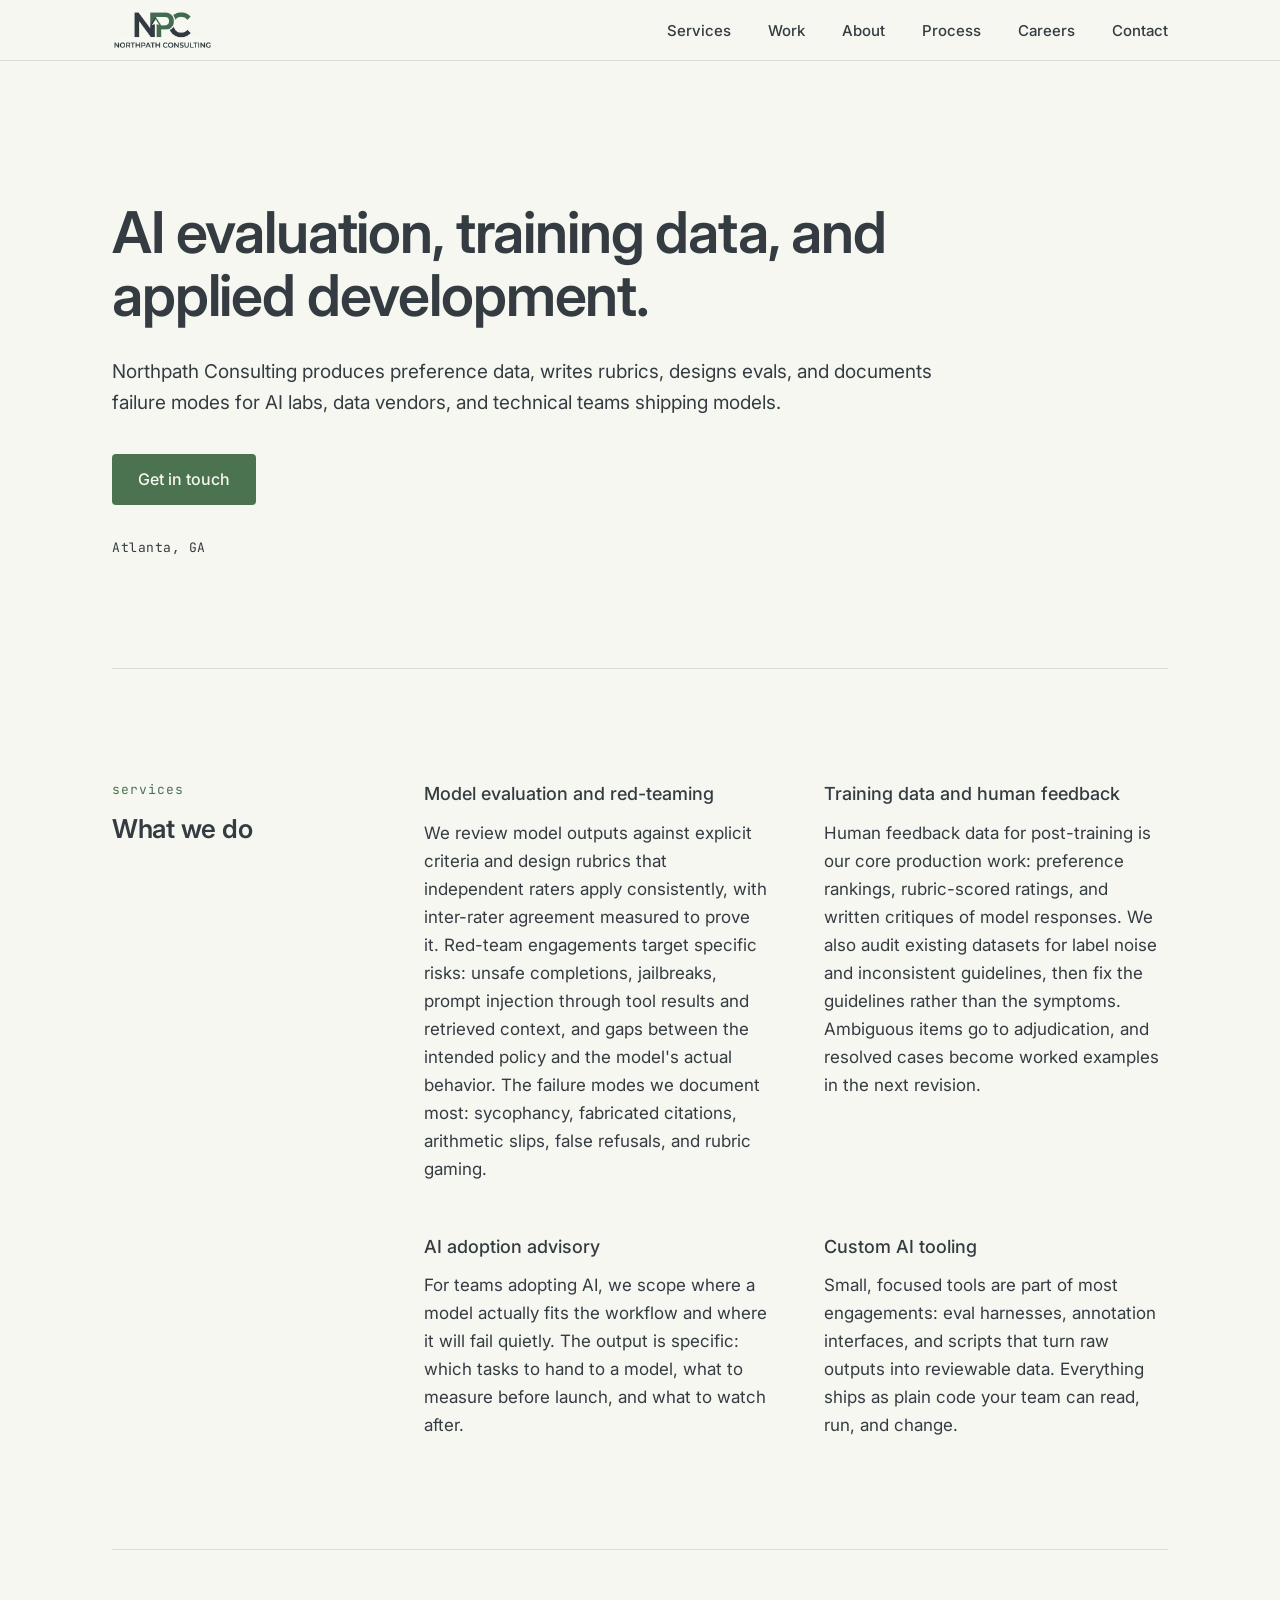
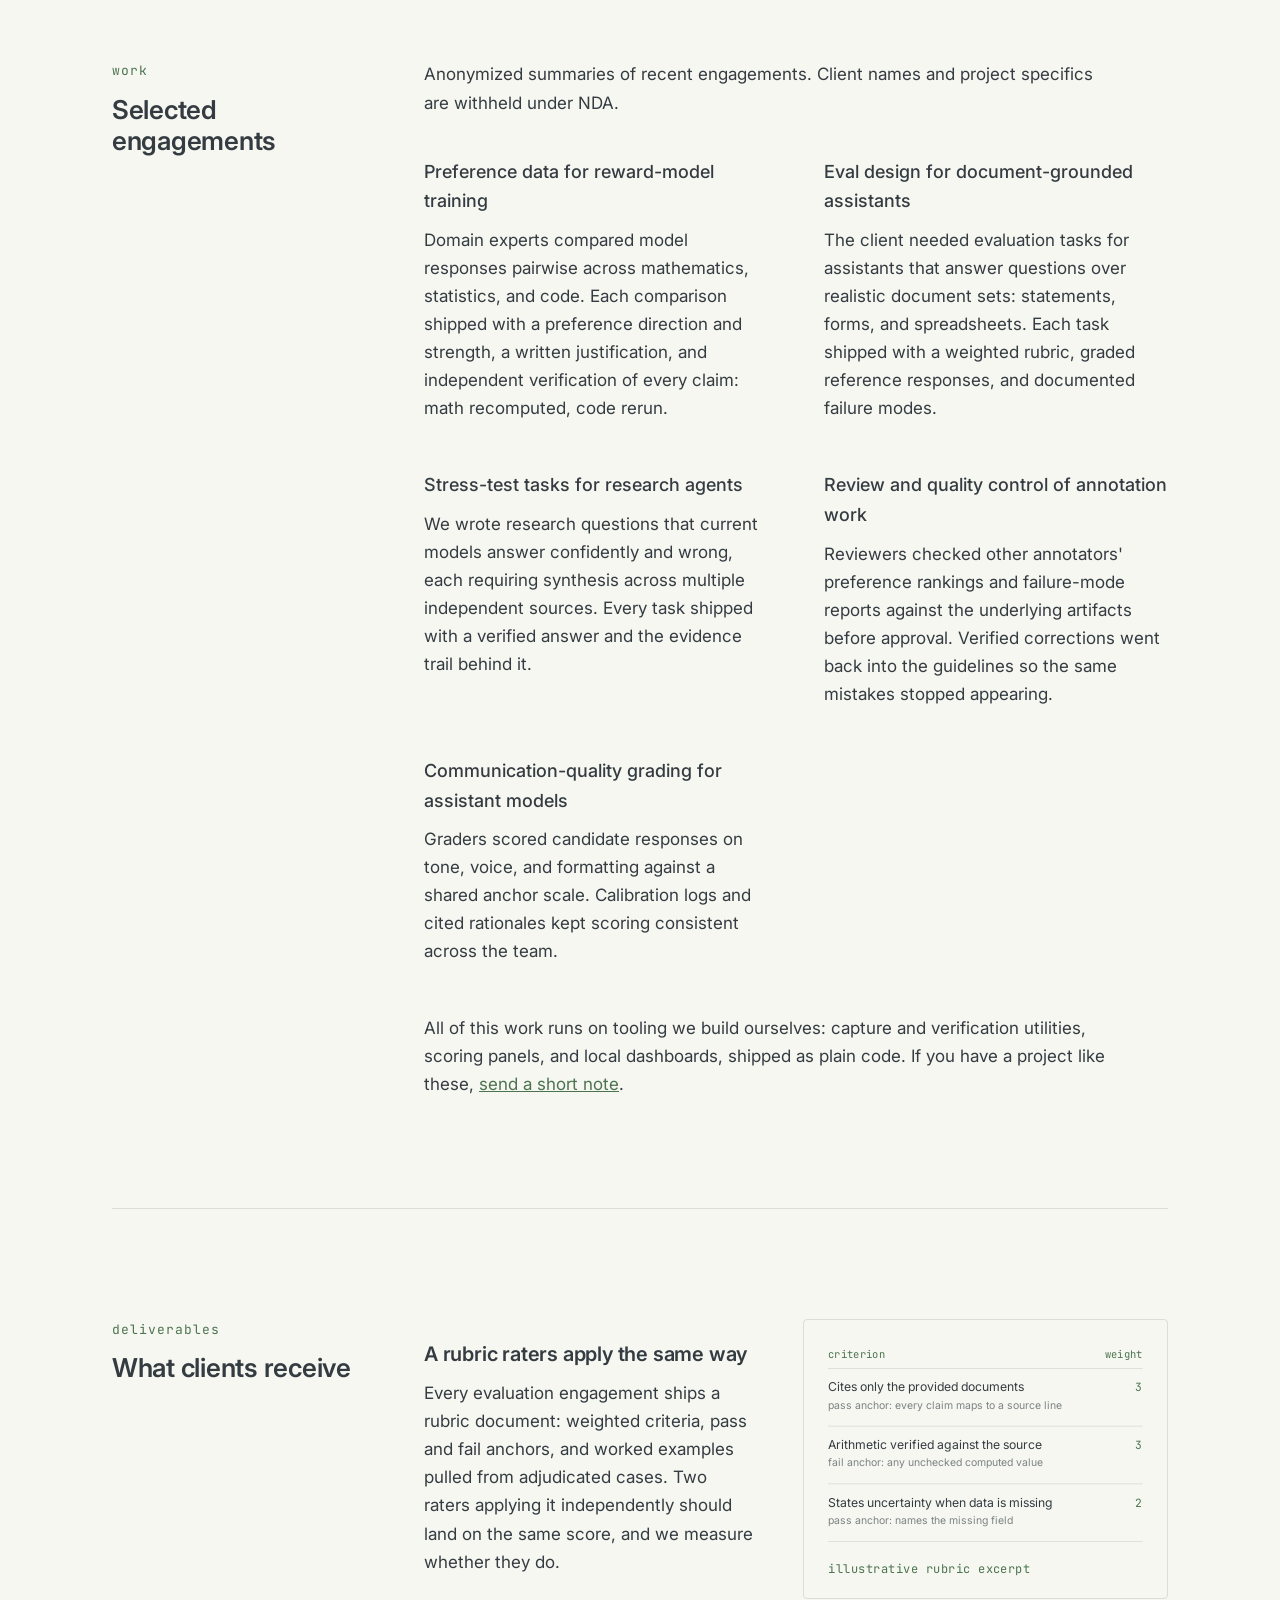
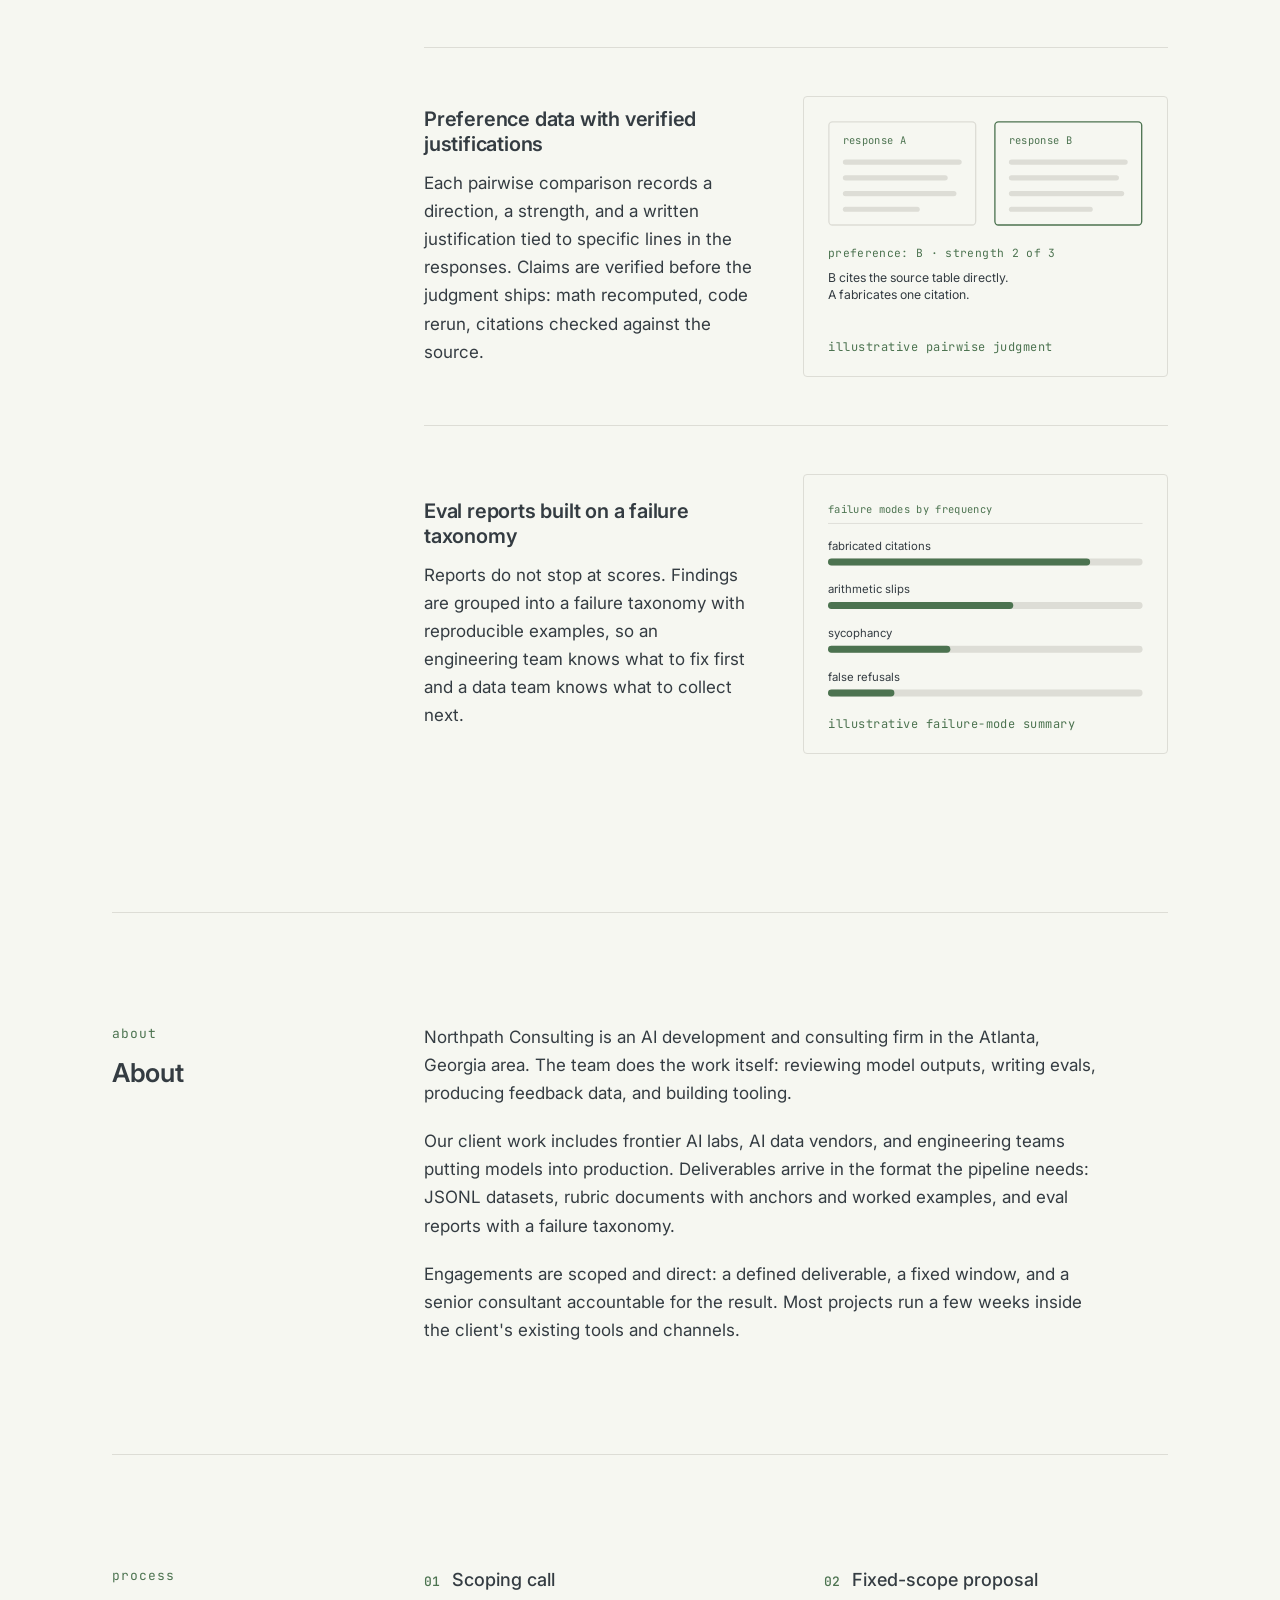
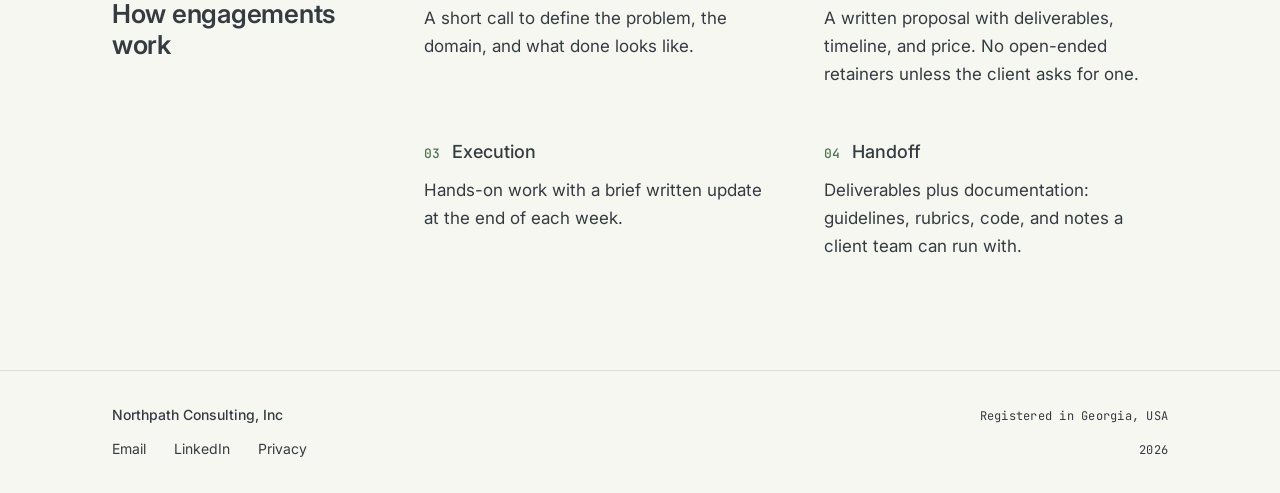
==== index.html @ aafda94d "Move contact to its own page and expand figures into a deliverables section contact.html gets the em" ====
<!DOCTYPE html>
<html lang="en">
<head>
  <meta charset="utf-8">
  <meta name="viewport" content="width=device-width, initial-scale=1">
  <title>Northpath Consulting | AI evaluation, training data, and applied development</title>
  <meta name="description" content="Northpath Consulting is an AI development and consulting firm in the Atlanta, GA area. Model evaluation and red-teaming, human feedback and training data, adoption advisory, and custom AI tooling for AI labs and technical teams.">
  <meta name="theme-color" content="#F6F7F1">

  <!-- NOTE: update the canonical and og:url/og:image URLs if the site is served
       from a different domain (e.g. https://<username>.github.io/<repo>/). -->
  <link rel="canonical" href="https://arnav183.github.io/northpath-website/">

  <meta property="og:type" content="website">
  <meta property="og:title" content="Northpath Consulting | AI evaluation, training data, and applied development">
  <meta property="og:description" content="AI development and consulting firm in the Atlanta, GA area. Model evaluation and red-teaming, human feedback and training data, adoption advisory, and custom AI tooling.">
  <meta property="og:url" content="https://arnav183.github.io/northpath-website/">
  <meta property="og:image" content="https://arnav183.github.io/northpath-website/assets/logo.jpg">
  <meta property="og:image:width" content="644">
  <meta property="og:image:height" content="254">
  <meta name="twitter:card" content="summary">
  <meta name="twitter:title" content="Northpath Consulting | AI evaluation, training data, and applied development">
  <meta name="twitter:description" content="AI development and consulting firm in the Atlanta, GA area. Model evaluation and red-teaming, human feedback and training data, adoption advisory, and custom AI tooling.">
  <meta name="twitter:image" content="https://arnav183.github.io/northpath-website/assets/logo.jpg">

  <script type="application/ld+json">
  {
    "@context": "https://schema.org",
    "@type": "ProfessionalService",
    "name": "Northpath Consulting, Inc",
    "url": "https://arnav183.github.io/northpath-website/",
    "email": "northpathconsultinginc@gmail.com",
    "description": "AI development and consulting firm: model evaluation and red-teaming, human feedback and training data, adoption advisory, and custom AI tooling.",
    "address": {
      "@type": "PostalAddress",
      "addressLocality": "Atlanta",
      "addressRegion": "GA",
      "addressCountry": "US"
    },
    "sameAs": [
      "https://www.linkedin.com/company/northpath-consultinginc"
    ]
  }
  </script>

  <link rel="icon" type="image/png" href="assets/favicon.png">
  <link rel="apple-touch-icon" href="assets/favicon.png">

  <link rel="preconnect" href="https://fonts.googleapis.com">
  <link rel="preconnect" href="https://fonts.gstatic.com" crossorigin>
  <link rel="stylesheet" href="https://fonts.googleapis.com/css2?family=Inter:wght@400;500;600&family=JetBrains+Mono:wght@400&display=swap">
  <link rel="stylesheet" href="styles.css">
</head>
<body>

<a class="skip-link" href="#top">Skip to content</a>

<header class="site-header">
  <div class="header-inner">
    <a class="brand" href="#top" aria-label="Northpath Consulting, back to top">
      <img src="assets/logo.jpg" alt="Northpath Consulting logo" width="644" height="254">
    </a>
    <button class="nav-toggle" type="button" aria-expanded="false" aria-controls="site-nav">
      <span class="sr-only">Menu</span>
      <span class="bar" aria-hidden="true"></span>
      <span class="bar" aria-hidden="true"></span>
      <span class="bar" aria-hidden="true"></span>
    </button>
    <nav id="site-nav" class="site-nav" aria-label="Site">
      <a href="#services">Services</a>
      <a href="#work">Work</a>
      <a href="#about">About</a>
      <a href="#process">Process</a>
      <a href="careers.html">Careers</a>
      <a href="contact.html">Contact</a>
    </nav>
  </div>
</header>

<main id="top">

  <section class="hero" aria-label="Introduction">
    <div class="hero-inner">
      <h1>AI evaluation, training data, and applied development.</h1>
      <p class="hero-sub">Northpath Consulting produces preference data, writes rubrics, designs evals, and documents failure modes for AI labs, data vendors, and technical teams shipping models.</p>
      <p><a class="button" href="contact.html">Get in touch</a></p>
      <p class="meta">Atlanta, GA</p>
    </div>
  </section>

  <section id="services" aria-labelledby="services-heading">
    <div class="section-head">
      <p class="section-label">services</p>
      <h2 id="services-heading">What we do</h2>
    </div>
    <div class="section-body">
      <dl class="entry-list">
        <div class="entry">
          <dt>Model evaluation and red-teaming</dt>
          <dd>We review model outputs against explicit criteria and design rubrics that independent raters apply consistently, with inter-rater agreement measured to prove it. Red-team engagements target specific risks: unsafe completions, jailbreaks, prompt injection through tool results and retrieved context, and gaps between the intended policy and the model's actual behavior. The failure modes we document most: sycophancy, fabricated citations, arithmetic slips, false refusals, and rubric gaming.</dd>
        </div>
        <div class="entry">
          <dt>Training data and human feedback</dt>
          <dd>Human feedback data for post-training is our core production work: preference rankings, rubric-scored ratings, and written critiques of model responses. We also audit existing datasets for label noise and inconsistent guidelines, then fix the guidelines rather than the symptoms. Ambiguous items go to adjudication, and resolved cases become worked examples in the next revision.</dd>
        </div>
        <div class="entry">
          <dt>AI adoption advisory</dt>
          <dd>For teams adopting AI, we scope where a model actually fits the workflow and where it will fail quietly. The output is specific: which tasks to hand to a model, what to measure before launch, and what to watch after.</dd>
        </div>
        <div class="entry">
          <dt>Custom AI tooling</dt>
          <dd>Small, focused tools are part of most engagements: eval harnesses, annotation interfaces, and scripts that turn raw outputs into reviewable data. Everything ships as plain code your team can read, run, and change.</dd>
        </div>
      </dl>
    </div>
  </section>

  <section id="work" aria-labelledby="work-heading">
    <div class="section-head">
      <p class="section-label">work</p>
      <h2 id="work-heading">Selected engagements</h2>
    </div>
    <div class="section-body">
      <p class="body-intro">Anonymized summaries of recent engagements. Client names and project specifics are withheld under NDA.</p>
      <dl class="entry-list">
        <div class="entry">
          <dt>Preference data for reward-model training</dt>
          <dd>Domain experts compared model responses pairwise across mathematics, statistics, and code. Each comparison shipped with a preference direction and strength, a written justification, and independent verification of every claim: math recomputed, code rerun.</dd>
        </div>
        <div class="entry">
          <dt>Eval design for document-grounded assistants</dt>
          <dd>The client needed evaluation tasks for assistants that answer questions over realistic document sets: statements, forms, and spreadsheets. Each task shipped with a weighted rubric, graded reference responses, and documented failure modes.</dd>
        </div>
        <div class="entry">
          <dt>Stress-test tasks for research agents</dt>
          <dd>We wrote research questions that current models answer confidently and wrong, each requiring synthesis across multiple independent sources. Every task shipped with a verified answer and the evidence trail behind it.</dd>
        </div>
        <div class="entry">
          <dt>Review and quality control of annotation work</dt>
          <dd>Reviewers checked other annotators' preference rankings and failure-mode reports against the underlying artifacts before approval. Verified corrections went back into the guidelines so the same mistakes stopped appearing.</dd>
        </div>
        <div class="entry">
          <dt>Communication-quality grading for assistant models</dt>
          <dd>Graders scored candidate responses on tone, voice, and formatting against a shared anchor scale. Calibration logs and cited rationales kept scoring consistent across the team.</dd>
        </div>
      </dl>
      <p class="work-coda">All of this work runs on tooling we build ourselves: capture and verification utilities, scoring panels, and local dashboards, shipped as plain code. If you have a project like these, <a href="contact.html">send a short note</a>.</p>
    </div>
  </section>

  <section id="deliverables" aria-labelledby="deliverables-heading">
    <div class="section-head">
      <p class="section-label">deliverables</p>
      <h2 id="deliverables-heading">What clients receive</h2>
    </div>
    <div class="section-body">
      <div class="deliverable">
        <div class="deliverable-text">
          <h3>A rubric raters apply the same way</h3>
          <p>Every evaluation engagement ships a rubric document: weighted criteria, pass and fail anchors, and worked examples pulled from adjudicated cases. Two raters applying it independently should land on the same score, and we measure whether they do.</p>
        </div>
        <figure class="artifact">
          <svg viewBox="0 0 360 232" role="img" aria-label="Illustrative rubric excerpt showing three weighted criteria with pass and fail anchors">
            <text x="0" y="16" class="svg-mono" font-size="12">criterion</text>
            <text x="360" y="16" text-anchor="end" class="svg-mono" font-size="12">weight</text>
            <line x1="0" y1="28" x2="360" y2="28" class="svg-hairline"/>
            <text x="0" y="54" class="svg-ink" font-size="14">Cites only the provided documents</text>
            <text x="0" y="74" class="svg-ink svg-dim" font-size="12">pass anchor: every claim maps to a source line</text>
            <text x="360" y="54" text-anchor="end" class="svg-mono" font-size="13">3</text>
            <line x1="0" y1="94" x2="360" y2="94" class="svg-hairline"/>
            <text x="0" y="120" class="svg-ink" font-size="14">Arithmetic verified against the source</text>
            <text x="0" y="140" class="svg-ink svg-dim" font-size="12">fail anchor: any unchecked computed value</text>
            <text x="360" y="120" text-anchor="end" class="svg-mono" font-size="13">3</text>
            <line x1="0" y1="160" x2="360" y2="160" class="svg-hairline"/>
            <text x="0" y="186" class="svg-ink" font-size="14">States uncertainty when data is missing</text>
            <text x="0" y="206" class="svg-ink svg-dim" font-size="12">pass anchor: names the missing field</text>
            <text x="360" y="186" text-anchor="end" class="svg-mono" font-size="13">2</text>
            <line x1="0" y1="226" x2="360" y2="226" class="svg-hairline"/>
          </svg>
          <figcaption>illustrative rubric excerpt</figcaption>
        </figure>
      </div>

      <div class="deliverable">
        <div class="deliverable-text">
          <h3>Preference data with verified justifications</h3>
          <p>Each pairwise comparison records a direction, a strength, and a written justification tied to specific lines in the responses. Claims are verified before the judgment ships: math recomputed, code rerun, citations checked against the source.</p>
        </div>
        <figure class="artifact">
          <svg viewBox="0 0 360 232" role="img" aria-label="Illustrative pairwise preference judgment: response B preferred over response A with a written justification">
            <rect x="1" y="1" width="168" height="118" rx="4" class="svg-card"/>
            <rect x="191" y="1" width="168" height="118" rx="4" class="svg-card svg-card-chosen"/>
            <text x="17" y="26" class="svg-mono" font-size="12">response A</text>
            <text x="207" y="26" class="svg-mono" font-size="12">response B</text>
            <rect x="17" y="44" width="136" height="6" rx="3" class="svg-bar-track"/>
            <rect x="17" y="62" width="120" height="6" rx="3" class="svg-bar-track"/>
            <rect x="17" y="80" width="130" height="6" rx="3" class="svg-bar-track"/>
            <rect x="17" y="98" width="88" height="6" rx="3" class="svg-bar-track"/>
            <rect x="207" y="44" width="136" height="6" rx="3" class="svg-bar-track"/>
            <rect x="207" y="62" width="126" height="6" rx="3" class="svg-bar-track"/>
            <rect x="207" y="80" width="132" height="6" rx="3" class="svg-bar-track"/>
            <rect x="207" y="98" width="96" height="6" rx="3" class="svg-bar-track"/>
            <text x="0" y="156" class="svg-mono" font-size="13">preference: B &middot; strength 2 of 3</text>
            <text x="0" y="184" class="svg-ink" font-size="14">B cites the source table directly.</text>
            <text x="0" y="204" class="svg-ink" font-size="14">A fabricates one citation.</text>
          </svg>
          <figcaption>illustrative pairwise judgment</figcaption>
        </figure>
      </div>

      <div class="deliverable">
        <div class="deliverable-text">
          <h3>Eval reports built on a failure taxonomy</h3>
          <p>Reports do not stop at scores. Findings are grouped into a failure taxonomy with reproducible examples, so an engineering team knows what to fix first and a data team knows what to collect next.</p>
        </div>
        <figure class="artifact">
          <svg viewBox="0 0 360 232" role="img" aria-label="Illustrative failure-mode summary from an eval report, showing relative frequency bars for four failure modes">
            <text x="0" y="16" class="svg-mono" font-size="12">failure modes by frequency</text>
            <line x1="0" y1="28" x2="360" y2="28" class="svg-hairline"/>
            <text x="0" y="58" class="svg-ink" font-size="13">fabricated citations</text>
            <rect x="0" y="68" width="360" height="8" rx="4" class="svg-bar-track"/>
            <rect x="0" y="68" width="300" height="8" rx="4" class="svg-bar-fill"/>
            <text x="0" y="108" class="svg-ink" font-size="13">arithmetic slips</text>
            <rect x="0" y="118" width="360" height="8" rx="4" class="svg-bar-track"/>
            <rect x="0" y="118" width="212" height="8" rx="4" class="svg-bar-fill"/>
            <text x="0" y="158" class="svg-ink" font-size="13">sycophancy</text>
            <rect x="0" y="168" width="360" height="8" rx="4" class="svg-bar-track"/>
            <rect x="0" y="168" width="140" height="8" rx="4" class="svg-bar-fill"/>
            <text x="0" y="208" class="svg-ink" font-size="13">false refusals</text>
            <rect x="0" y="218" width="360" height="8" rx="4" class="svg-bar-track"/>
            <rect x="0" y="218" width="76" height="8" rx="4" class="svg-bar-fill"/>
          </svg>
          <figcaption>illustrative failure-mode summary</figcaption>
        </figure>
      </div>
    </div>
  </section>

  <section id="about" aria-labelledby="about-heading">
    <div class="section-head">
      <p class="section-label">about</p>
      <h2 id="about-heading">About</h2>
    </div>
    <div class="section-body">
      <p>Northpath Consulting is an AI development and consulting firm in the Atlanta, Georgia area. The team does the work itself: reviewing model outputs, writing evals, producing feedback data, and building tooling.</p>
      <p>Our client work includes frontier AI labs, AI data vendors, and engineering teams putting models into production. Deliverables arrive in the format the pipeline needs: JSONL datasets, rubric documents with anchors and worked examples, and eval reports with a failure taxonomy.</p>
      <p>Engagements are scoped and direct: a defined deliverable, a fixed window, and a senior consultant accountable for the result. Most projects run a few weeks inside the client's existing tools and channels.</p>
      <!-- TODO: add team background here (prior roles, projects, credentials) -->
    </div>
  </section>

  <section id="process" aria-labelledby="process-heading">
    <div class="section-head">
      <p class="section-label">process</p>
      <h2 id="process-heading">How engagements work</h2>
    </div>
    <div class="section-body">
      <dl class="entry-list process-steps">
        <div class="entry">
          <dt><span class="step-num" aria-hidden="true">01</span>Scoping call</dt>
          <dd>A short call to define the problem, the domain, and what done looks like.</dd>
        </div>
        <div class="entry">
          <dt><span class="step-num" aria-hidden="true">02</span>Fixed-scope proposal</dt>
          <dd>A written proposal with deliverables, timeline, and price. No open-ended retainers unless the client asks for one.</dd>
        </div>
        <div class="entry">
          <dt><span class="step-num" aria-hidden="true">03</span>Execution</dt>
          <dd>Hands-on work with a brief written update at the end of each week.</dd>
        </div>
        <div class="entry">
          <dt><span class="step-num" aria-hidden="true">04</span>Handoff</dt>
          <dd>Deliverables plus documentation: guidelines, rubrics, code, and notes a client team can run with.</dd>
        </div>
      </dl>
    </div>
  </section>

</main>

<footer class="site-footer">
  <div class="footer-inner">
    <div class="footer-row">
      <p class="footer-name">Northpath Consulting, Inc</p>
      <p class="footer-meta">Registered in Georgia, USA</p>
    </div>
    <div class="footer-row">
      <nav class="footer-links" aria-label="Footer">
        <a href="mailto:northpathconsultinginc@gmail.com">Email</a>
        <a href="https://www.linkedin.com/company/northpath-consultinginc" target="_blank" rel="noopener">LinkedIn</a>
        <a href="privacy.html">Privacy</a>
      </nav>
      <p class="footer-year">2026</p>
    </div>
  </div>
</footer>

<script src="script.js" defer></script>
</body>
</html>
---- styles.css ----
/* Northpath Consulting: single stylesheet, no build step.
   Palette is derived from assets/logo.jpg; --bg is sampled from the
   image's actual background pixels so the logo sits flush on the page. */

:root {
  --bg: #F6F7F1;
  --ink: #343C42;
  --accent: #4C7350;
  --accent-hover: #3E5F42;
  --hairline: #DDDDD6;
  --font-sans: "Inter", system-ui, -apple-system, "Segoe UI", Arial, sans-serif;
  --font-mono: "JetBrains Mono", ui-monospace, "Cascadia Mono", Consolas, monospace;
  --container: 1120px;
  --header-h: 60px;
}

* {
  box-sizing: border-box;
}

html {
  scroll-padding-top: calc(var(--header-h) + 16px);
}

@media (prefers-reduced-motion: no-preference) {
  html {
    scroll-behavior: smooth;
  }
}

body {
  margin: 0;
  background: var(--bg);
  color: var(--ink);
  font-family: var(--font-sans);
  font-size: 17px;
  line-height: 1.65;
  -webkit-font-smoothing: antialiased;
  text-rendering: optimizeLegibility;
}

/* ---------- accessibility helpers ---------- */

.sr-only {
  position: absolute;
  width: 1px;
  height: 1px;
  padding: 0;
  margin: -1px;
  overflow: hidden;
  clip: rect(0 0 0 0);
  white-space: nowrap;
  border: 0;
}

a:focus-visible,
button:focus-visible {
  outline: 2px solid var(--accent);
  outline-offset: 3px;
  border-radius: 2px;
}

.skip-link {
  position: absolute;
  top: -48px;
  left: 16px;
  z-index: 20;
  background: var(--accent);
  color: var(--bg);
  font-size: 0.875rem;
  font-weight: 500;
  text-decoration: none;
  padding: 10px 16px;
  border-radius: 0 0 4px 4px;
}

.skip-link:focus {
  top: 0;
}

/* ---------- header ---------- */

.site-header {
  position: sticky;
  top: 0;
  z-index: 10;
  background: var(--bg);
  border-bottom: 1px solid var(--hairline);
}

.header-inner {
  max-width: var(--container);
  margin: 0 auto;
  padding: 0 32px;
  height: var(--header-h);
  display: flex;
  align-items: center;
  justify-content: space-between;
}

.brand {
  display: inline-flex;
  align-items: center;
}

.brand img {
  height: 40px;
  width: auto;
  display: block;
}

.site-nav a {
  font-size: 0.9375rem;
  font-weight: 500;
  color: var(--ink);
  text-decoration: none;
  margin-left: 32px;
}

.site-nav a:hover {
  color: var(--accent);
  text-decoration: underline;
  text-underline-offset: 4px;
}

.site-nav a[aria-current="page"] {
  color: var(--accent);
}

.nav-toggle {
  display: none;
  flex-direction: column;
  gap: 5px;
  background: none;
  border: 0;
  padding: 10px;
  margin-right: -10px;
  cursor: pointer;
}

.nav-toggle .bar {
  display: block;
  width: 20px;
  height: 2px;
  background: var(--ink);
}

/* ---------- layout ---------- */

main {
  max-width: var(--container);
  margin: 0 auto;
  padding: 0 32px;
}

main > section {
  padding: 110px 0;
}

main > section + section {
  border-top: 1px solid var(--hairline);
}

/* label + heading in a left rail, content on the right */
main > section:not(.hero):not(.apply-section) {
  display: grid;
  grid-template-columns: 240px minmax(0, 1fr);
  column-gap: 72px;
  align-items: start;
}

.section-body p {
  max-width: 62ch;
}

.body-intro {
  margin-bottom: 40px;
}

/* ---------- type ---------- */

h1 {
  font-size: clamp(2.25rem, 4.5vw, 3.75rem);
  font-weight: 600;
  line-height: 1.1;
  letter-spacing: -0.02em;
  margin: 0 0 28px;
  max-width: 22ch;
}

h2 {
  font-size: 1.625rem;
  font-weight: 600;
  line-height: 1.2;
  letter-spacing: -0.01em;
  margin: 0;
}

p {
  margin: 0 0 20px;
}

p:last-child {
  margin-bottom: 0;
}

a {
  color: var(--accent);
}

.section-label {
  font-family: var(--font-mono);
  font-size: 0.8125rem;
  letter-spacing: 0.08em;
  color: var(--accent);
  margin: 0 0 12px;
}

.meta {
  font-family: var(--font-mono);
  font-size: 0.8125rem;
  letter-spacing: 0.04em;
  margin-top: 32px;
}

/* ---------- hero ---------- */

.hero {
  padding-top: 140px;
}

.hero-sub {
  font-size: 1.1875rem;
  max-width: 46em;
  margin-bottom: 36px;
}

.button {
  display: inline-block;
  background: var(--accent);
  color: var(--bg);
  font-weight: 500;
  font-size: 1rem;
  text-decoration: none;
  padding: 12px 26px;
  border-radius: 4px;
}

.button:hover {
  background: var(--accent-hover);
}

@media (prefers-reduced-motion: no-preference) {
  .hero-inner {
    opacity: 0;
    transform: translateY(14px);
    animation: fade-up 0.7s cubic-bezier(0.2, 0.7, 0.3, 1) 0.05s forwards;
  }
}

@keyframes fade-up {
  to {
    opacity: 1;
    transform: none;
  }
}

/* ---------- services and work entries ---------- */

.entry-list {
  margin: 0;
  display: grid;
  grid-template-columns: repeat(2, minmax(0, 1fr));
  gap: 48px 56px;
}

.entry-list dt {
  font-size: 1.125rem;
  font-weight: 500;
}

.entry-list dd {
  margin: 10px 0 0;
}

/* ---------- careers ---------- */

.role {
  padding: 40px 0;
  border-top: 1px solid var(--hairline);
  max-width: 62ch;
}

.role-group {
  font-family: var(--font-mono);
  font-size: 0.8125rem;
  font-weight: 400;
  letter-spacing: 0.08em;
  text-transform: lowercase;
  color: var(--accent);
  margin: 64px 0 20px;
}

.role-group:first-child {
  margin-top: 0;
}

.role-group + .role {
  border-top: 0;
  padding-top: 0;
}

.role h4 {
  font-size: 1.25rem;
  font-weight: 600;
  line-height: 1.25;
  letter-spacing: -0.01em;
  margin: 0 0 6px;
}

.role-meta {
  font-family: var(--font-mono);
  font-size: 0.8125rem;
  letter-spacing: 0.04em;
  color: var(--accent);
  margin-bottom: 16px;
}

.role .button {
  margin-top: 4px;
}

.process-list {
  margin: 0 0 28px;
  padding-left: 22px;
  max-width: 62ch;
}

.process-list li {
  margin-bottom: 14px;
}

/* ---------- apply page ---------- */

.apply-section {
  padding: 96px 0 110px;
}

.apply-head {
  max-width: 62ch;
  margin-bottom: 48px;
}

.apply-head h1 {
  margin-bottom: 20px;
}

.apply-cta {
  margin-top: 32px;
}

.form-fallback {
  font-family: var(--font-mono);
  font-size: 0.8125rem;
  letter-spacing: 0.02em;
  margin-top: 16px;
}

@media (max-width: 639px) {
  .apply-section {
    padding: 72px 0 80px;
  }
}

/* ---------- deliverables, coda, process steps ---------- */

.deliverable {
  display: grid;
  grid-template-columns: minmax(0, 1fr) minmax(0, 1.1fr);
  gap: 48px;
  align-items: center;
  padding: 48px 0;
  border-top: 1px solid var(--hairline);
}

.deliverable:first-child {
  border-top: 0;
  padding-top: 0;
}

.deliverable-text h3 {
  font-size: 1.25rem;
  font-weight: 600;
  line-height: 1.25;
  letter-spacing: -0.01em;
  margin: 0 0 12px;
}

.deliverable-text p {
  margin: 0;
}

.artifact {
  margin: 0;
  border: 1px solid var(--hairline);
  border-radius: 4px;
  padding: 24px 24px 18px;
}

.artifact svg {
  display: block;
  width: 100%;
  height: auto;
}

.artifact figcaption {
  font-family: var(--font-mono);
  font-size: 0.75rem;
  letter-spacing: 0.04em;
  color: var(--accent);
  margin-top: 14px;
}

.svg-ink {
  fill: var(--ink);
  font-family: var(--font-sans);
}

.svg-dim {
  opacity: 0.62;
}

.svg-mono {
  fill: var(--accent);
  font-family: var(--font-mono);
  letter-spacing: 0.03em;
}

.svg-hairline {
  stroke: var(--hairline);
  stroke-width: 1;
}

.svg-card {
  fill: none;
  stroke: var(--hairline);
  stroke-width: 1.5;
}

.svg-card-chosen {
  stroke: var(--accent);
}

.svg-bar-track {
  fill: var(--hairline);
}

.svg-bar-fill {
  fill: var(--accent);
}

@media (max-width: 899px) {
  .deliverable {
    grid-template-columns: 1fr;
    gap: 24px;
    padding: 36px 0;
  }

  .deliverable .artifact {
    max-width: 440px;
  }
}

.work-coda {
  margin-top: 48px;
  max-width: 62ch;
}

.step-num {
  font-family: var(--font-mono);
  font-size: 0.8125rem;
  color: var(--accent);
  margin-right: 12px;
}

/* ---------- contact ---------- */

.email {
  font-family: var(--font-mono);
  font-size: 1.0625rem;
  color: var(--accent);
  text-decoration: underline;
  text-underline-offset: 4px;
  overflow-wrap: anywhere;
}

.capabilities-link {
  margin-top: 28px;
}

.mono-link {
  font-family: var(--font-mono);
  font-size: 0.8125rem;
  letter-spacing: 0.02em;
  color: var(--accent);
  text-decoration: underline;
  text-underline-offset: 4px;
}

/* ---------- footer ---------- */

.site-footer {
  border-top: 1px solid var(--hairline);
}

.footer-inner {
  max-width: var(--container);
  margin: 0 auto;
  padding: 32px;
  font-size: 0.875rem;
}

.footer-row {
  display: flex;
  align-items: baseline;
  justify-content: space-between;
  gap: 16px;
}

.footer-row + .footer-row {
  margin-top: 10px;
}

.footer-row p {
  margin: 0;
}

.footer-name {
  font-weight: 500;
}

.footer-meta,
.footer-year {
  font-family: var(--font-mono);
  font-size: 0.75rem;
  letter-spacing: 0.02em;
}

.footer-links a {
  color: var(--ink);
  text-decoration: none;
  margin-right: 24px;
}

.footer-links a:last-child {
  margin-right: 0;
}

.footer-links a:hover {
  color: var(--accent);
  text-decoration: underline;
  text-underline-offset: 4px;
}

/* ---------- responsive ---------- */

@media (max-width: 899px) {
  main > section:not(.hero):not(.apply-section) {
    display: block;
  }

  .section-head {
    margin-bottom: 36px;
  }
}

@media (max-width: 719px) {
  .entry-list {
    grid-template-columns: 1fr;
    gap: 40px;
  }
}

@media (max-width: 639px) {
  .header-inner,
  main,
  .footer-inner {
    padding-left: 24px;
    padding-right: 24px;
  }

  .brand img {
    height: 36px;
  }

  .nav-toggle {
    display: inline-flex;
  }

  .site-nav {
    display: none;
    position: absolute;
    top: var(--header-h);
    left: 0;
    right: 0;
    background: var(--bg);
    border-bottom: 1px solid var(--hairline);
    padding: 6px 24px 14px;
  }

  .site-nav.open {
    display: block;
  }

  .site-nav a {
    display: block;
    margin: 0;
    padding: 12px 0;
  }

  main > section {
    padding: 80px 0;
  }

  .hero {
    padding-top: 88px;
  }

  .email {
    font-size: 0.9375rem;
  }

  .footer-row {
    flex-direction: column;
    gap: 6px;
  }
}

/* ---------- capabilities one-pager ---------- */

.cap-doc {
  max-width: 720px;
  margin: 0 auto;
  padding: 96px 0 110px;
}

.cap-logo {
  height: 56px;
  width: auto;
  display: block;
  margin-bottom: 28px;
}

.cap-logo-print {
  display: none;
}

.cap-descriptor {
  font-size: 1.5rem;
  font-weight: 600;
  line-height: 1.2;
  letter-spacing: -0.01em;
  margin: 0 0 20px;
}

.cap-firm {
  margin: 0 0 36px;
}

.cap-label {
  font-family: var(--font-mono);
  font-size: 0.8125rem;
  font-weight: 400;
  letter-spacing: 0.08em;
  text-transform: lowercase;
  color: var(--accent);
  margin: 36px 0 12px;
}

.cap-list {
  list-style: none;
  margin: 0;
  padding: 0;
}

.cap-list li {
  padding: 8px 0;
  border-top: 1px solid var(--hairline);
}

.cap-list li:first-child {
  border-top: 0;
}

.cap-list strong {
  font-weight: 500;
}

.cap-contact p {
  font-family: var(--font-mono);
  font-size: 0.875rem;
  margin: 0 0 6px;
}

.cap-contact a {
  color: var(--accent);
}

@media print {
  @page {
    size: letter;
    margin: 0.6in;
  }

  body.cap-page {
    background: #ffffff;
    font-size: 11px;
    line-height: 1.45;
  }

  .cap-page .skip-link,
  .cap-page .site-header,
  .cap-page .site-footer {
    display: none;
  }

  .cap-doc {
    max-width: none;
    margin: 0;
    padding: 0;
  }

  .cap-logo {
    height: 44px;
    margin-bottom: 14px;
  }

  .cap-logo-screen {
    display: none;
  }

  .cap-logo-print {
    display: block;
  }

  .cap-descriptor {
    font-size: 16px;
    margin-bottom: 10px;
  }

  .cap-firm {
    margin-bottom: 16px;
  }

  .cap-label {
    font-size: 9px;
    margin: 14px 0 6px;
  }

  .cap-list li {
    padding: 4px 0;
  }

  .cap-contact p {
    font-size: 10px;
    margin-bottom: 3px;
  }

  .cap-contact a,
  .cap-list a {
    text-decoration: none;
    color: var(--accent);
  }
}
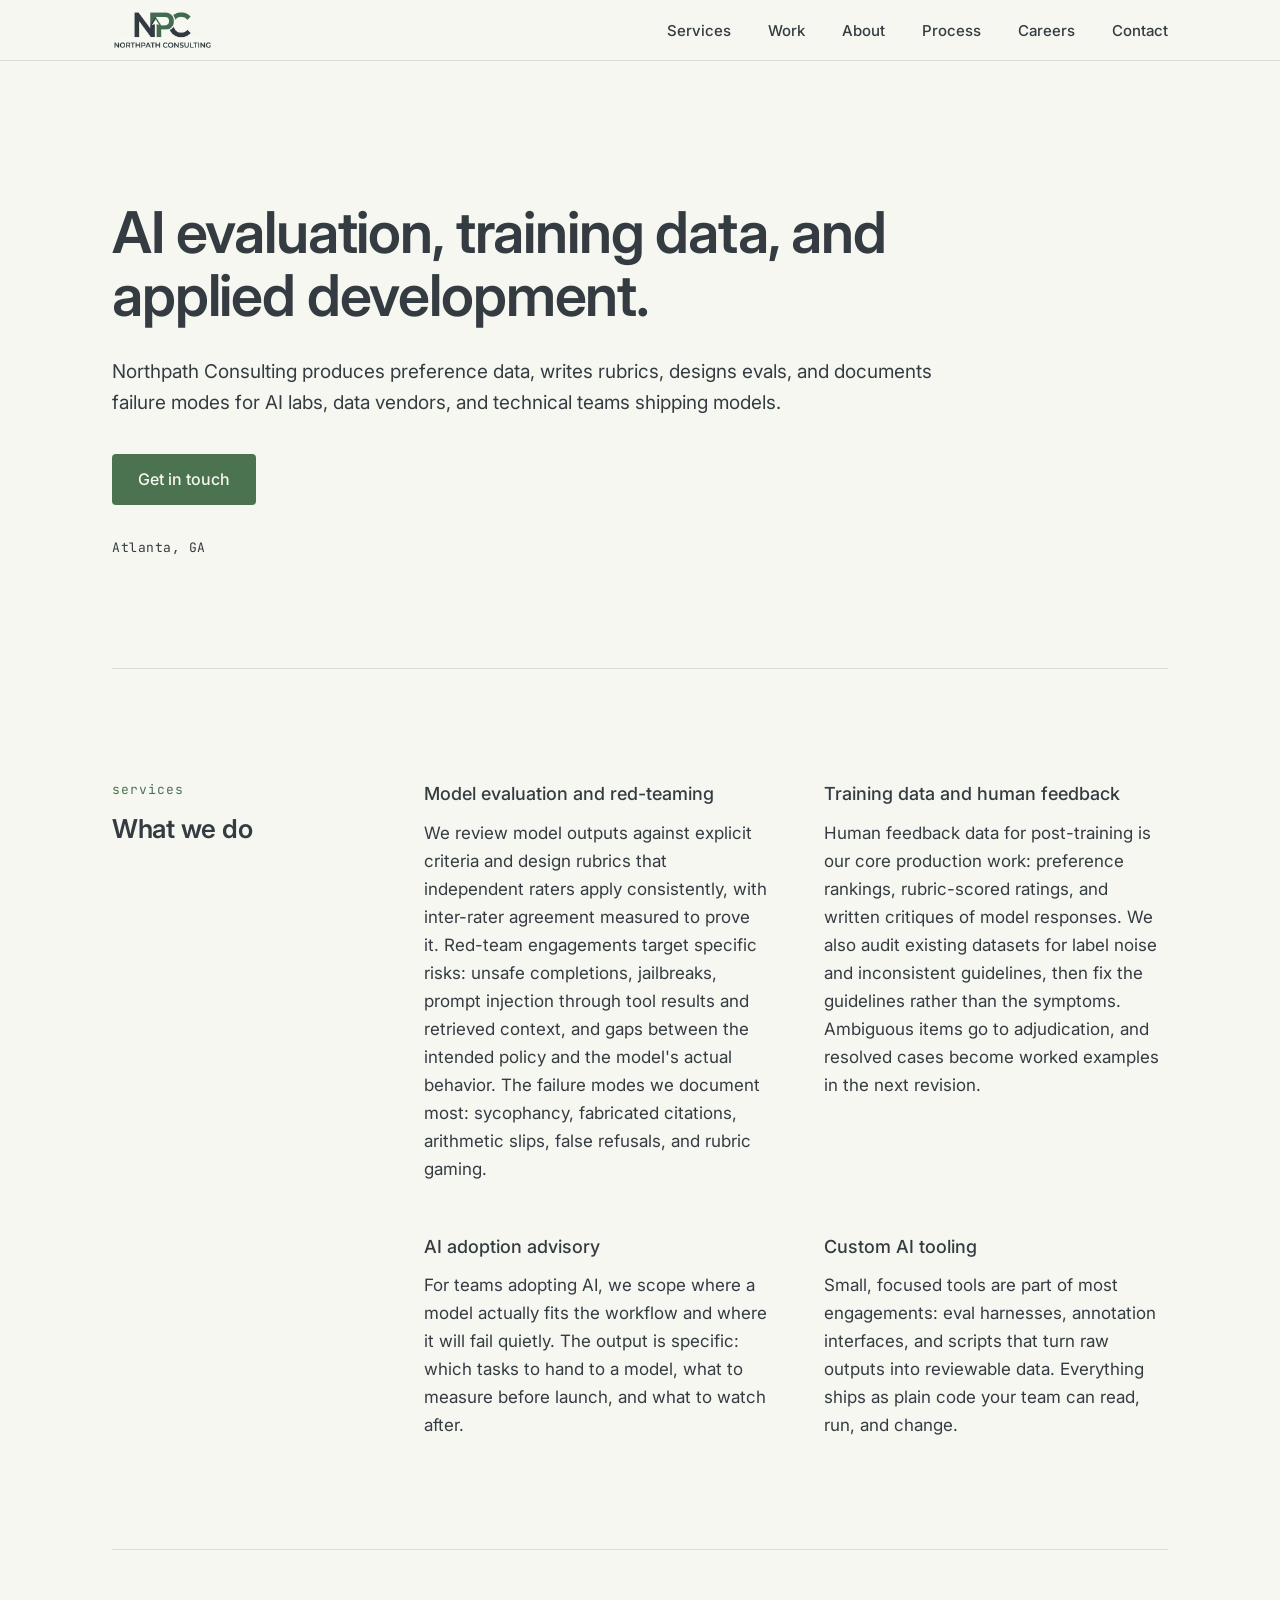
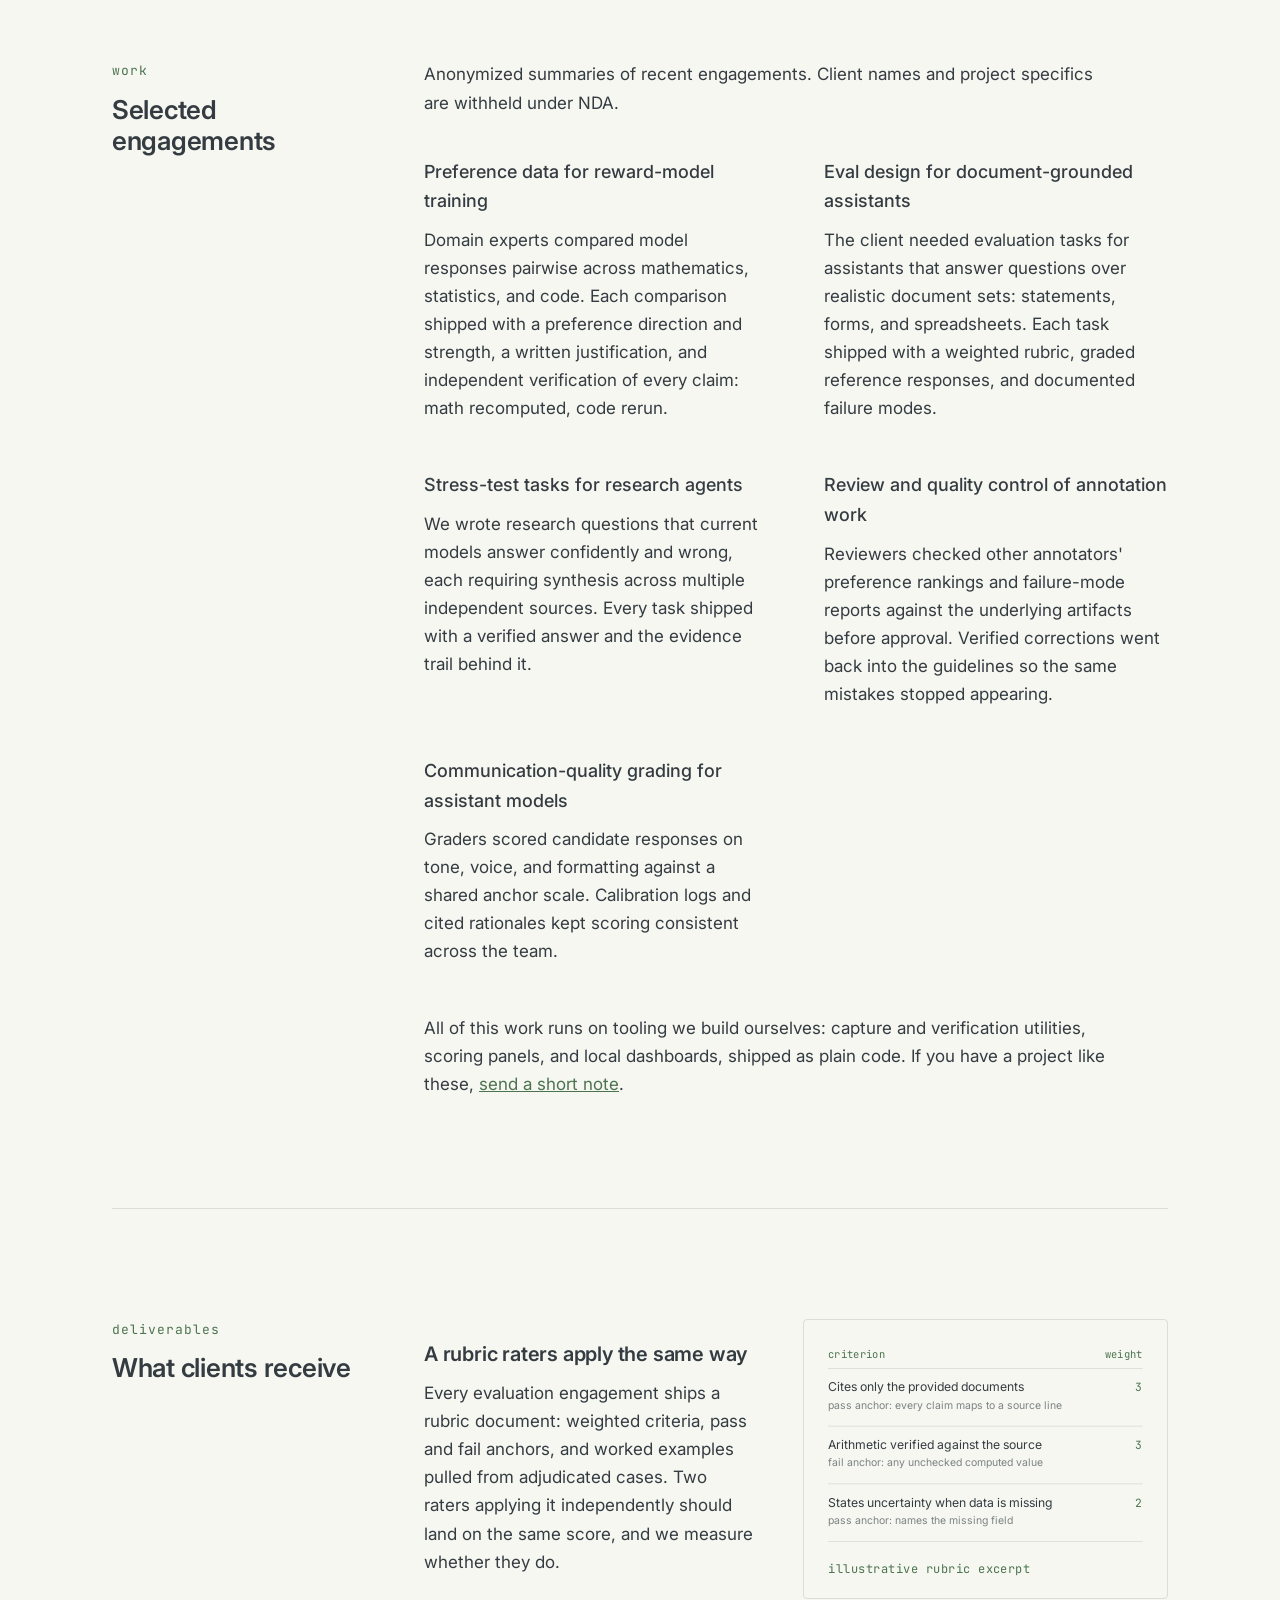
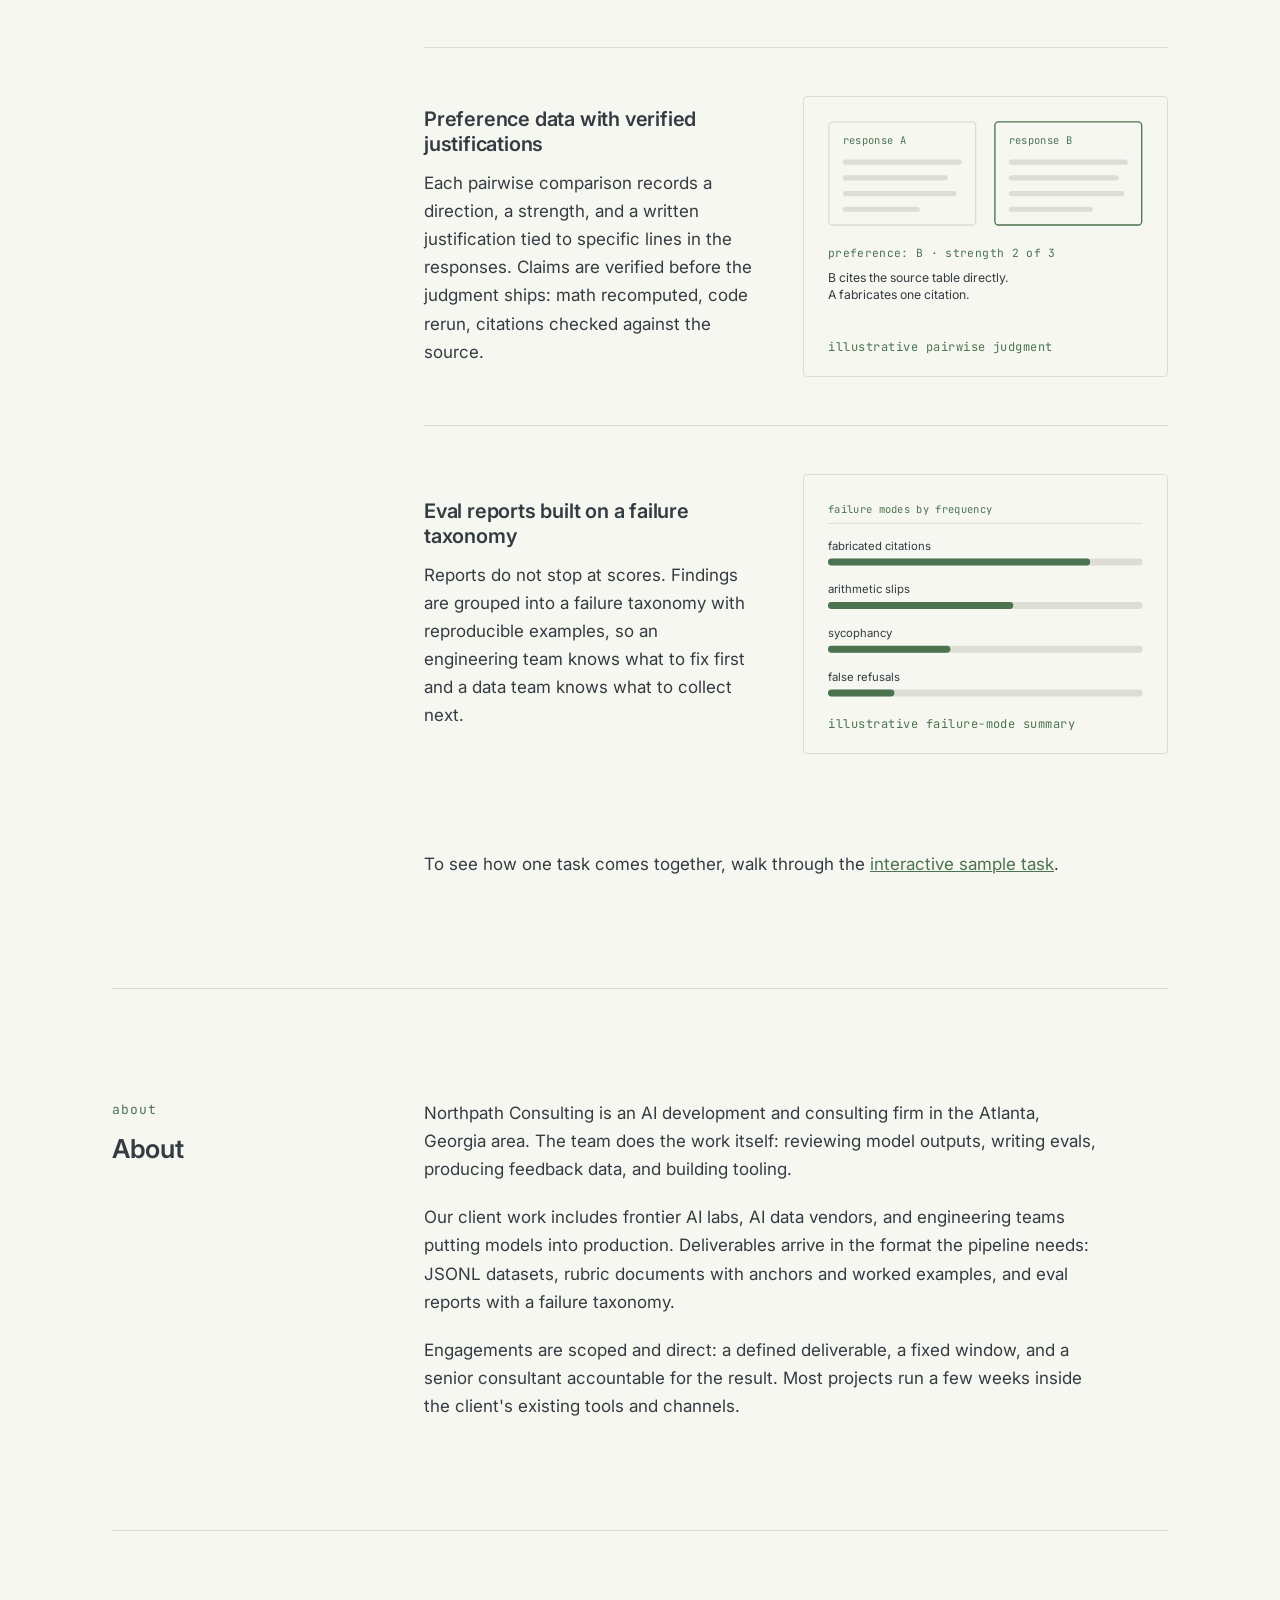
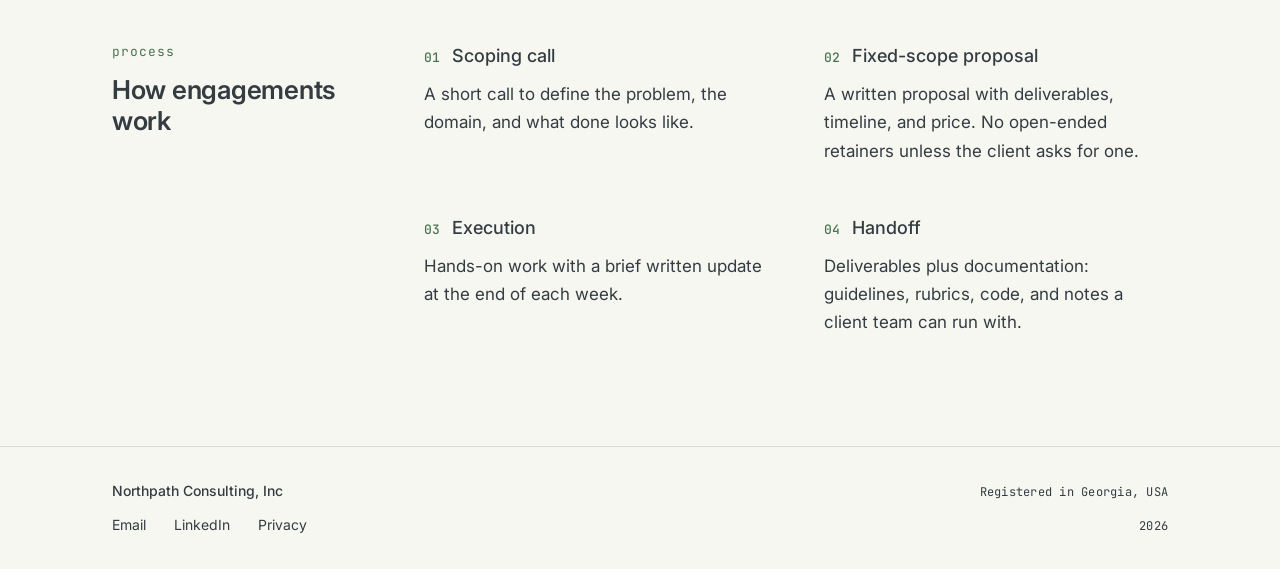
==== commit 4e999790: "Add interactive sample task walkthrough sample-task.html steps through one synthetic evaluation task" ====
--- a/index.html
+++ b/index.html
@@ -214,7 +214,7 @@
           <p>Reports do not stop at scores. Findings are grouped into a failure taxonomy with reproducible examples, so an engineering team knows what to fix first and a data team knows what to collect next.</p>
         </div>
         <figure class="artifact">
-          <svg viewBox="0 0 360 232" role="img" aria-label="Illustrative failure-mode summary from an eval report, showing relative frequency bars for four failure modes">
+          <svg viewBox="0 0 360 232" role="img" aria-label="Illustrative failure-mode summary from an eval report showing relative frequency bars for four failure modes">
             <text x="0" y="16" class="svg-mono" font-size="12">failure modes by frequency</text>
             <line x1="0" y1="28" x2="360" y2="28" class="svg-hairline"/>
             <text x="0" y="58" class="svg-ink" font-size="13">fabricated citations</text>
@@ -233,6 +233,7 @@
           <figcaption>illustrative failure-mode summary</figcaption>
         </figure>
       </div>
+      <p class="work-coda">To see how one task comes together, walk through the <a href="sample-task.html">interactive sample task</a>.</p>
     </div>
   </section>
 
--- a/styles.css
+++ b/styles.css
@@ -636,6 +636,276 @@
   }
 }
 
+/* ---------- sample task walkthrough ---------- */
+
+.task-intro {
+  padding-bottom: 0;
+}
+
+.task-shell {
+  max-width: 860px;
+  padding: 56px 0 110px;
+}
+
+.stepper {
+  display: flex;
+  flex-wrap: wrap;
+  gap: 8px;
+  padding-bottom: 24px;
+  border-bottom: 1px solid var(--hairline);
+  margin-bottom: 44px;
+}
+
+.step-btn {
+  font-family: var(--font-mono);
+  font-size: 0.8125rem;
+  letter-spacing: 0.04em;
+  color: var(--ink);
+  background: none;
+  border: 1px solid var(--hairline);
+  border-radius: 999px;
+  padding: 8px 16px;
+  cursor: pointer;
+}
+
+.step-btn span {
+  color: var(--accent);
+  margin-right: 6px;
+}
+
+.step-btn:hover,
+.step-btn[aria-current="step"] {
+  border-color: var(--accent);
+}
+
+.step-btn[aria-current="step"] {
+  color: var(--accent);
+}
+
+.task-step {
+  margin-bottom: 56px;
+}
+
+.js-steps .task-step {
+  display: none;
+  margin-bottom: 0;
+}
+
+.js-steps .task-step.active {
+  display: block;
+}
+
+.task-step h2 {
+  margin-bottom: 20px;
+}
+
+.task-step h2:focus {
+  outline: none;
+}
+
+.task-step > p {
+  max-width: 62ch;
+}
+
+.card-label {
+  font-family: var(--font-mono);
+  font-size: 0.8125rem;
+  letter-spacing: 0.04em;
+  color: var(--accent);
+  margin: 0 0 10px;
+  text-align: left;
+}
+
+.prompt-card,
+.response-card {
+  border: 1px solid var(--hairline);
+  border-radius: 4px;
+  padding: 20px 24px;
+  margin: 24px 0;
+}
+
+.prompt-card p:last-child,
+.response-card p:last-child {
+  margin-bottom: 0;
+}
+
+.response-grid {
+  display: grid;
+  grid-template-columns: repeat(2, minmax(0, 1fr));
+  gap: 24px;
+}
+
+.response-grid .response-card {
+  margin: 0;
+}
+
+.response-grid + p {
+  margin-top: 28px;
+}
+
+.doc-table {
+  width: 100%;
+  max-width: 620px;
+  border-collapse: collapse;
+  margin: 24px 0;
+  font-size: 0.9375rem;
+}
+
+.doc-table caption {
+  padding-bottom: 10px;
+}
+
+.doc-table th {
+  font-family: var(--font-mono);
+  font-size: 0.75rem;
+  font-weight: 400;
+  letter-spacing: 0.06em;
+  color: var(--accent);
+  text-align: left;
+  padding: 8px 20px 8px 0;
+  border-bottom: 1px solid var(--hairline);
+}
+
+.doc-table td {
+  padding: 10px 20px 10px 0;
+  border-bottom: 1px solid var(--hairline);
+  font-variant-numeric: tabular-nums;
+  vertical-align: top;
+}
+
+.rubric-table {
+  max-width: none;
+}
+
+.rubric-table td:nth-child(2) {
+  font-size: 0.875rem;
+}
+
+.verdict-pass,
+.verdict-fail {
+  font-family: var(--font-mono);
+  font-size: 0.8125rem;
+  letter-spacing: 0.04em;
+}
+
+.verdict-pass {
+  color: var(--accent);
+}
+
+.verdict-fail {
+  color: var(--ink);
+  opacity: 0.6;
+  text-decoration: line-through;
+  text-decoration-thickness: 1px;
+}
+
+.task-note {
+  font-size: 0.9375rem;
+  max-width: 62ch;
+}
+
+mark.flaw {
+  background: transparent;
+  color: inherit;
+}
+
+.flaws-revealed mark.flaw {
+  background: rgba(76, 115, 80, 0.16);
+  outline: 1px solid var(--accent);
+  border-radius: 2px;
+  padding: 0 2px;
+}
+
+.flaw-list {
+  margin: 20px 0 0;
+  padding-left: 0;
+  list-style: none;
+  border-left: 2px solid var(--accent);
+}
+
+.flaw-list li {
+  padding: 4px 0 4px 18px;
+  max-width: 60ch;
+}
+
+.flaw-list li + li {
+  margin-top: 12px;
+}
+
+.judgment-card {
+  margin-top: 28px;
+}
+
+.code-block {
+  font-family: var(--font-mono);
+  font-size: 0.8125rem;
+  line-height: 1.7;
+  border: 1px solid var(--hairline);
+  border-radius: 4px;
+  padding: 20px 24px;
+  margin: 24px 0;
+  overflow-x: auto;
+}
+
+.task-controls {
+  display: flex;
+  align-items: center;
+  justify-content: space-between;
+  gap: 16px;
+  border-top: 1px solid var(--hairline);
+  padding-top: 28px;
+  margin-top: 8px;
+}
+
+.task-controls .meta {
+  margin: 0;
+}
+
+.button-ghost {
+  display: inline-block;
+  background: none;
+  color: var(--ink);
+  font-family: var(--font-sans);
+  font-weight: 500;
+  font-size: 1rem;
+  border: 1px solid var(--hairline);
+  border-radius: 4px;
+  padding: 11px 25px;
+  cursor: pointer;
+}
+
+.button-ghost:hover {
+  border-color: var(--accent);
+  color: var(--accent);
+}
+
+.task-controls .button {
+  border: 0;
+  font-family: var(--font-sans);
+  cursor: pointer;
+}
+
+.task-controls button:disabled {
+  opacity: 0.4;
+  cursor: default;
+  pointer-events: none;
+}
+
+@media (max-width: 719px) {
+  .response-grid {
+    grid-template-columns: 1fr;
+  }
+
+  .rubric-table {
+    display: block;
+    overflow-x: auto;
+  }
+
+  .rubric-table td:nth-child(2) {
+    min-width: 260px;
+  }
+}
+
 /* ---------- capabilities one-pager ---------- */
 
 .cap-doc {
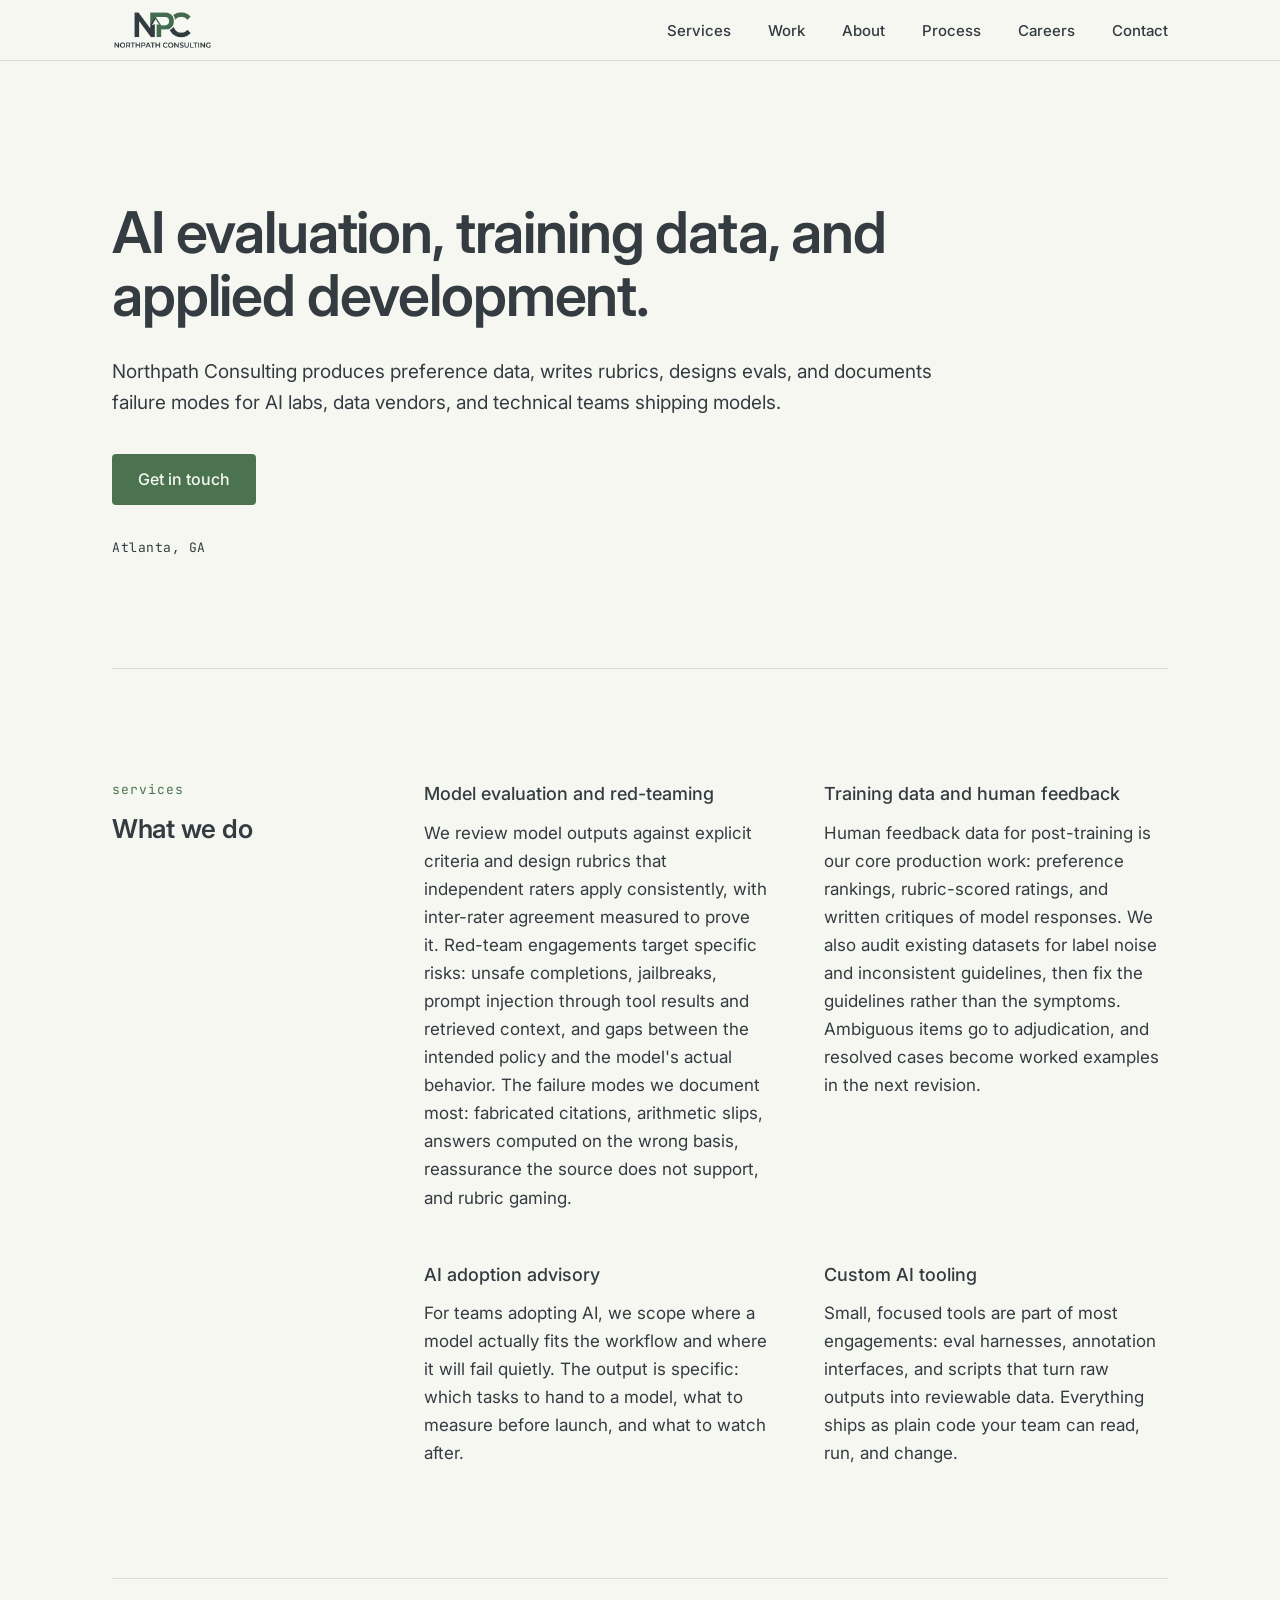
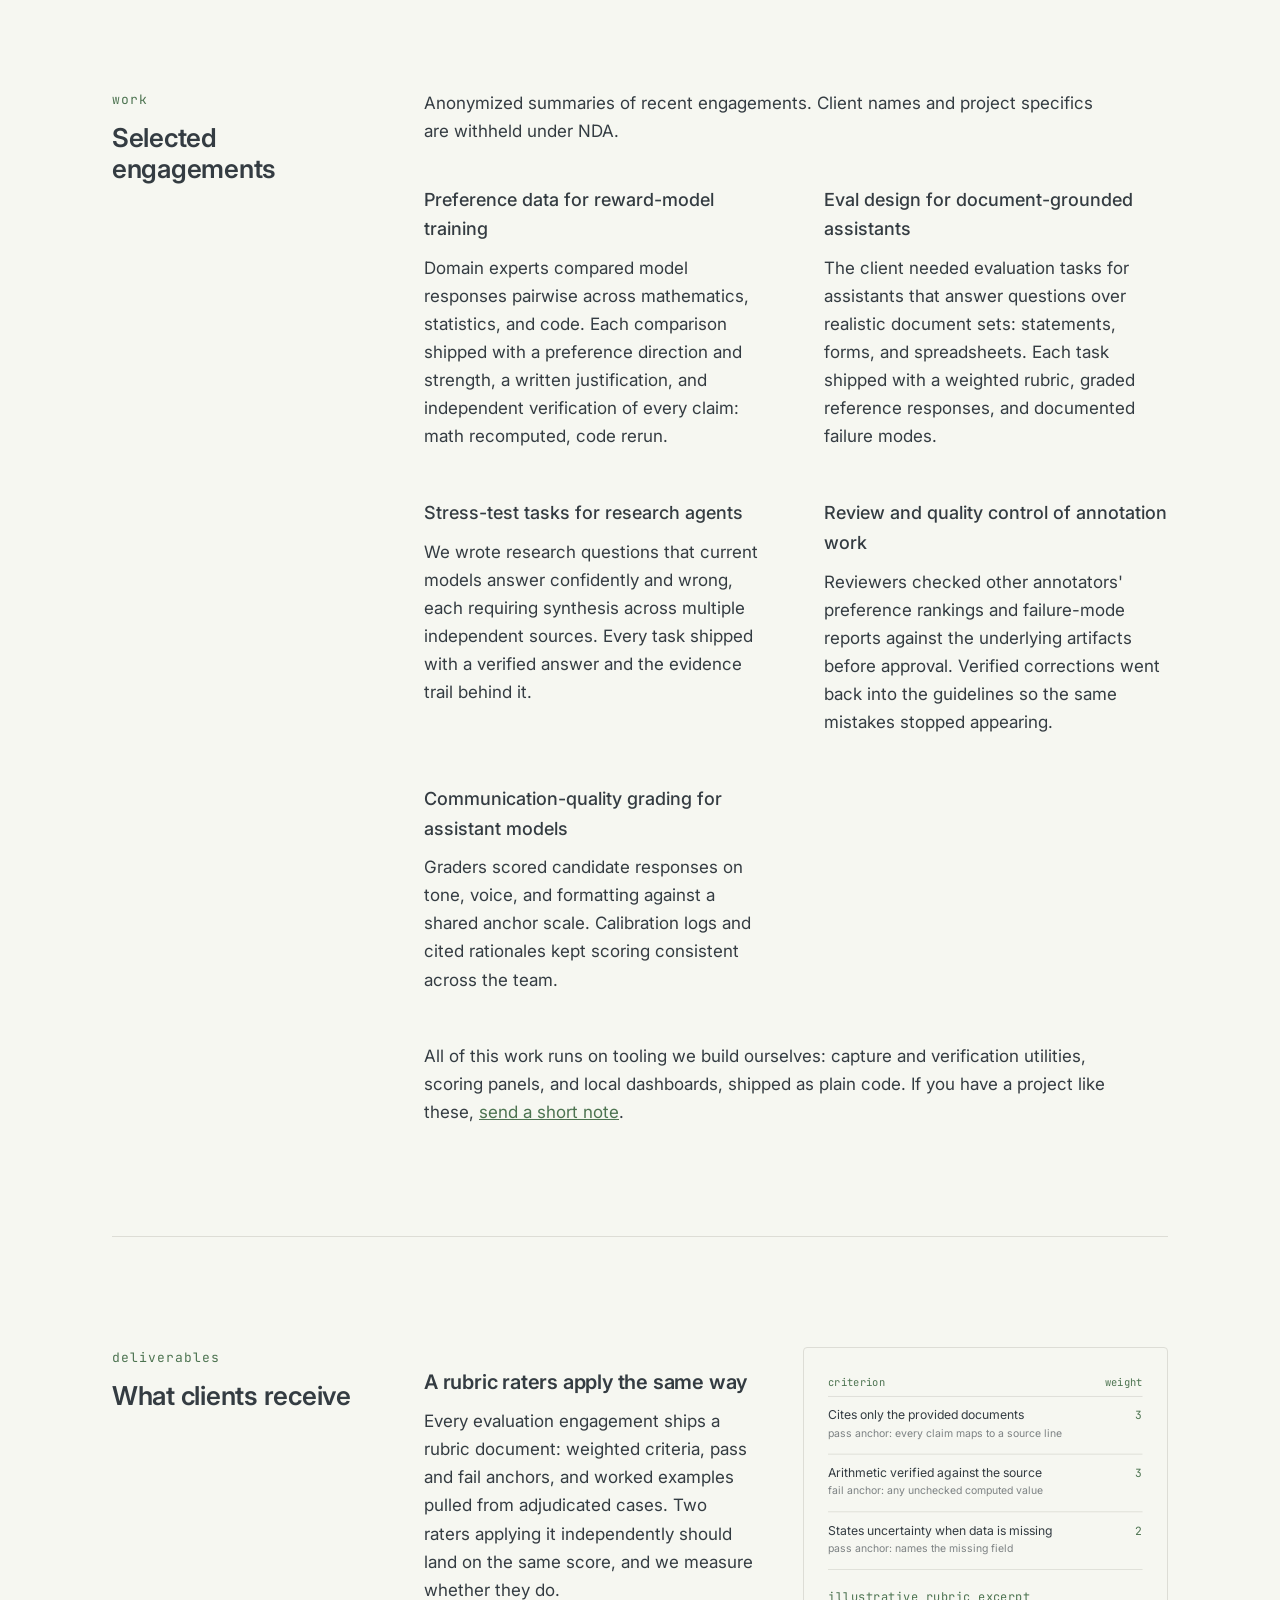
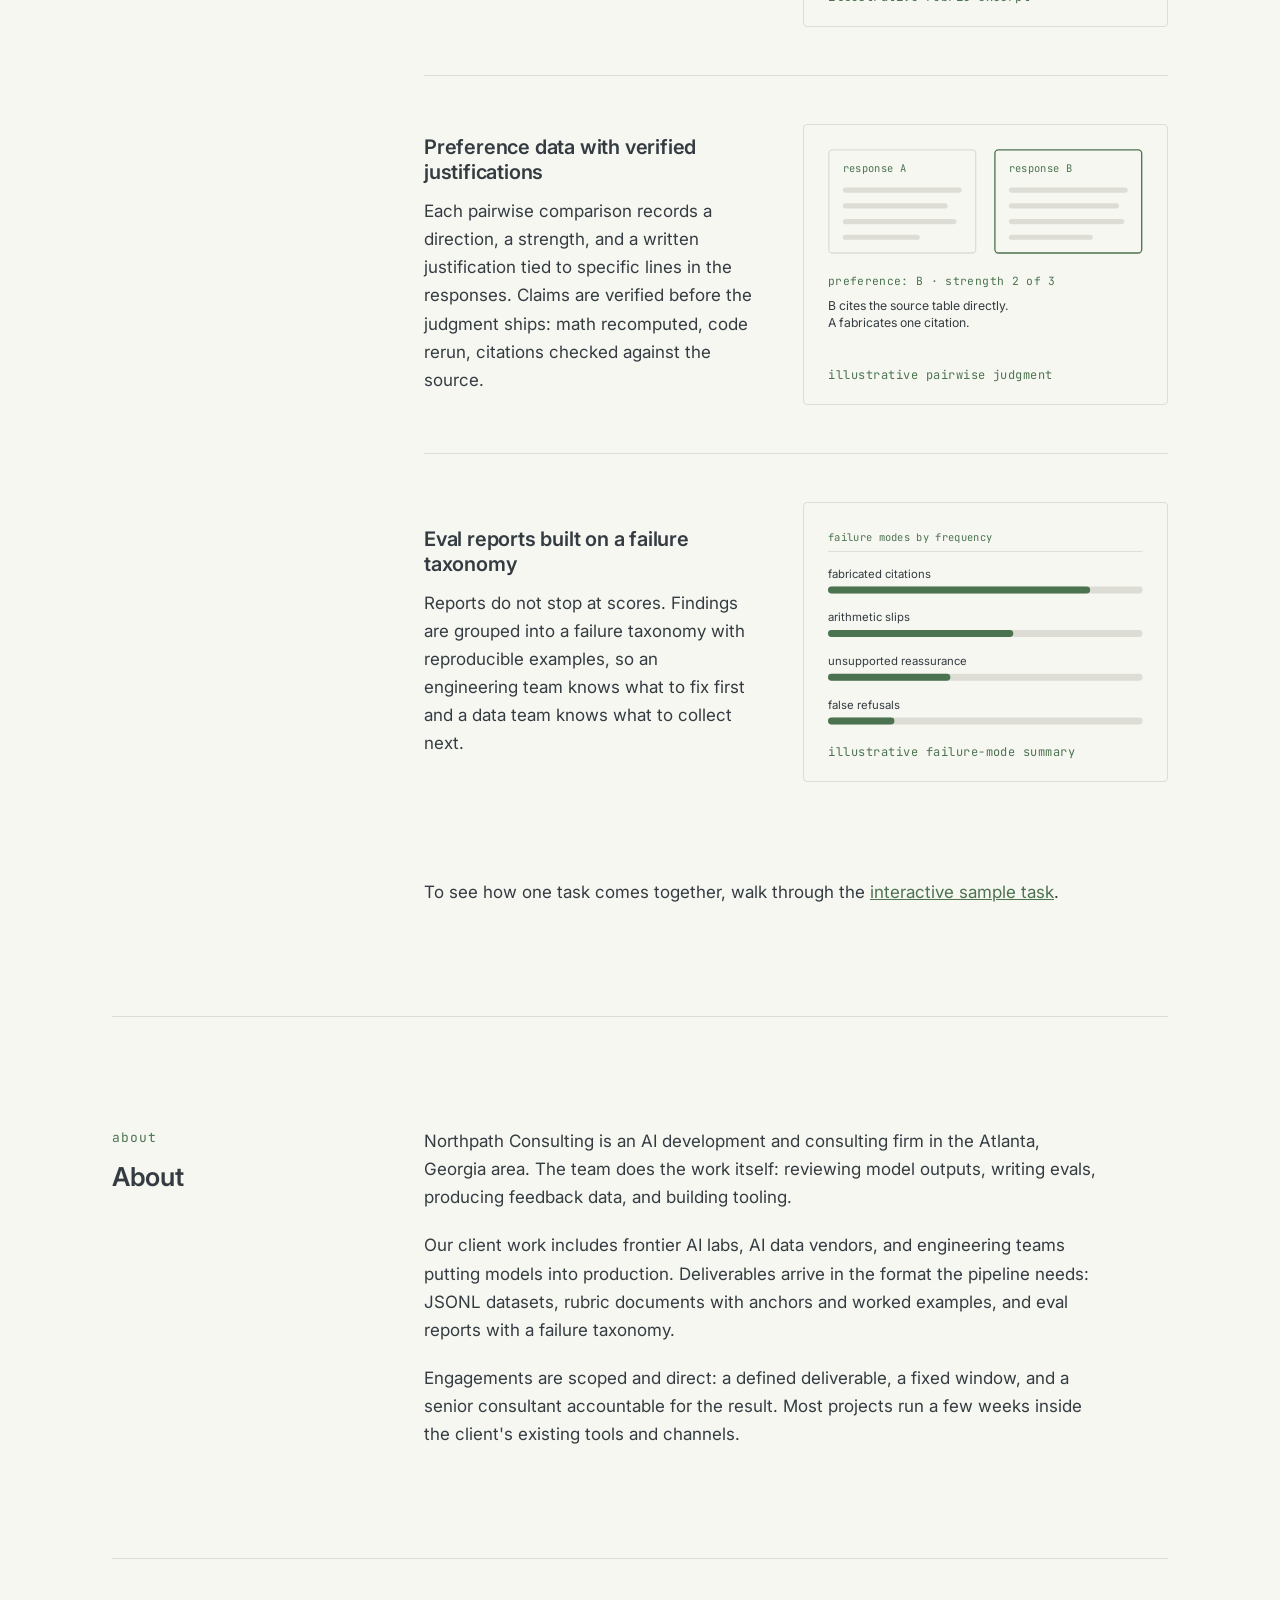
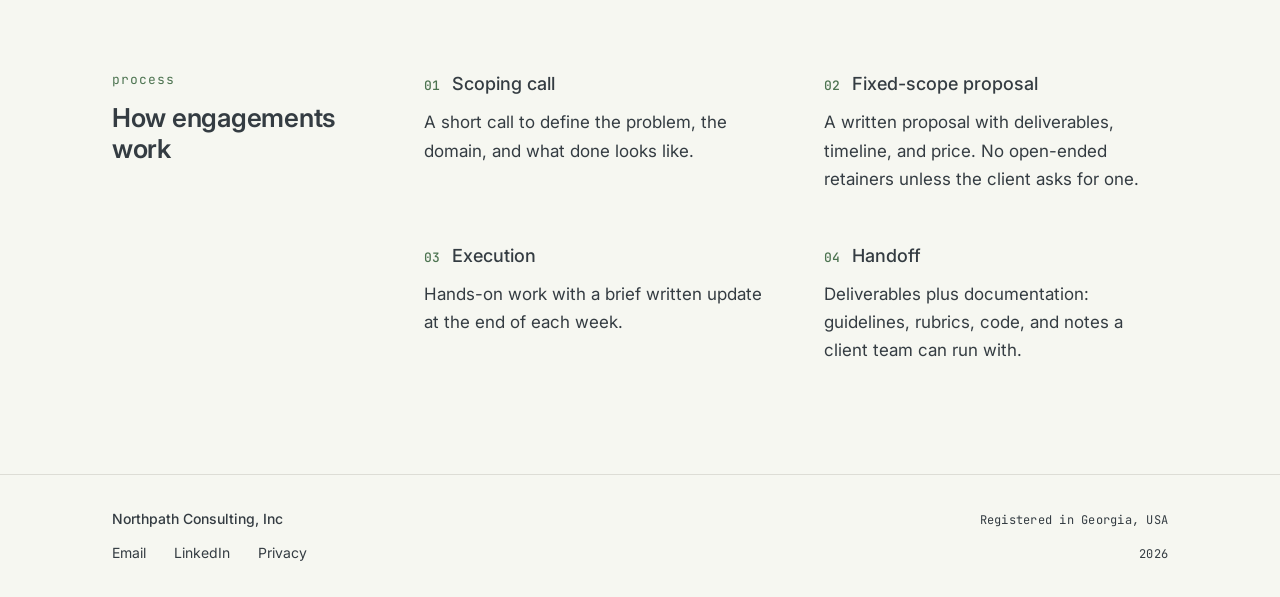
==== commit ac129703: "Deepen the sample task and drop jargon from failure-mode copy The walkthrough now uses a persona and" ====
--- a/index.html
+++ b/index.html
@@ -97,7 +97,7 @@
       <dl class="entry-list">
         <div class="entry">
           <dt>Model evaluation and red-teaming</dt>
-          <dd>We review model outputs against explicit criteria and design rubrics that independent raters apply consistently, with inter-rater agreement measured to prove it. Red-team engagements target specific risks: unsafe completions, jailbreaks, prompt injection through tool results and retrieved context, and gaps between the intended policy and the model's actual behavior. The failure modes we document most: sycophancy, fabricated citations, arithmetic slips, false refusals, and rubric gaming.</dd>
+          <dd>We review model outputs against explicit criteria and design rubrics that independent raters apply consistently, with inter-rater agreement measured to prove it. Red-team engagements target specific risks: unsafe completions, jailbreaks, prompt injection through tool results and retrieved context, and gaps between the intended policy and the model's actual behavior. The failure modes we document most: fabricated citations, arithmetic slips, answers computed on the wrong basis, reassurance the source does not support, and rubric gaming.</dd>
         </div>
         <div class="entry">
           <dt>Training data and human feedback</dt>
@@ -223,7 +223,7 @@
             <text x="0" y="108" class="svg-ink" font-size="13">arithmetic slips</text>
             <rect x="0" y="118" width="360" height="8" rx="4" class="svg-bar-track"/>
             <rect x="0" y="118" width="212" height="8" rx="4" class="svg-bar-fill"/>
-            <text x="0" y="158" class="svg-ink" font-size="13">sycophancy</text>
+            <text x="0" y="158" class="svg-ink" font-size="13">unsupported reassurance</text>
             <rect x="0" y="168" width="360" height="8" rx="4" class="svg-bar-track"/>
             <rect x="0" y="168" width="140" height="8" rx="4" class="svg-bar-fill"/>
             <text x="0" y="208" class="svg-ink" font-size="13">false refusals</text>
--- a/styles.css
+++ b/styles.css
@@ -804,6 +804,33 @@
   max-width: 62ch;
 }
 
+.doc-card .doc-table {
+  margin: 4px 0 20px;
+  max-width: 460px;
+}
+
+.doc-card .doc-table:last-child {
+  margin-bottom: 4px;
+}
+
+.doc-card .card-label {
+  margin-top: 4px;
+}
+
+.doc-note {
+  font-family: var(--font-mono);
+  font-size: 0.75rem;
+  letter-spacing: 0.02em;
+  color: var(--accent);
+}
+
+.doc-quote {
+  border-left: 2px solid var(--hairline);
+  padding-left: 16px;
+  margin: 4px 0;
+  font-size: 0.9375rem;
+}
+
 mark.flaw {
   background: transparent;
   color: inherit;
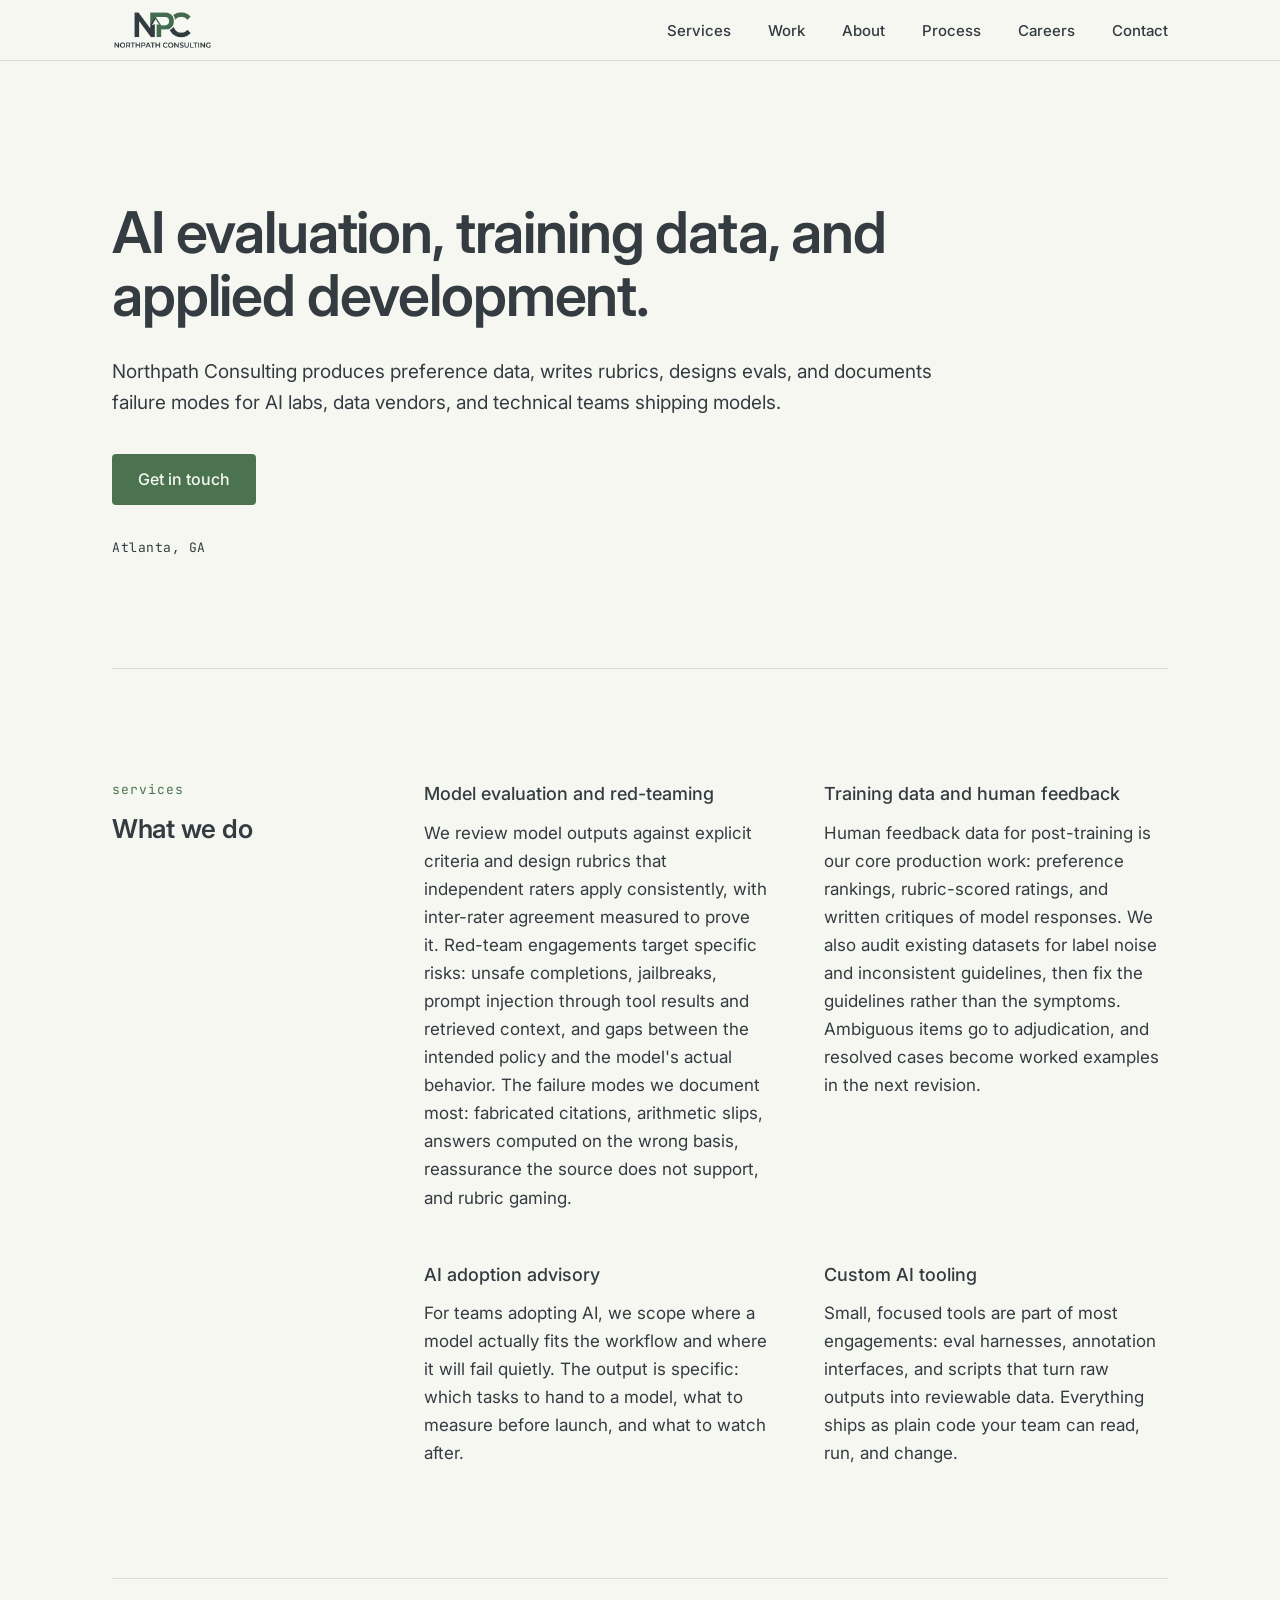
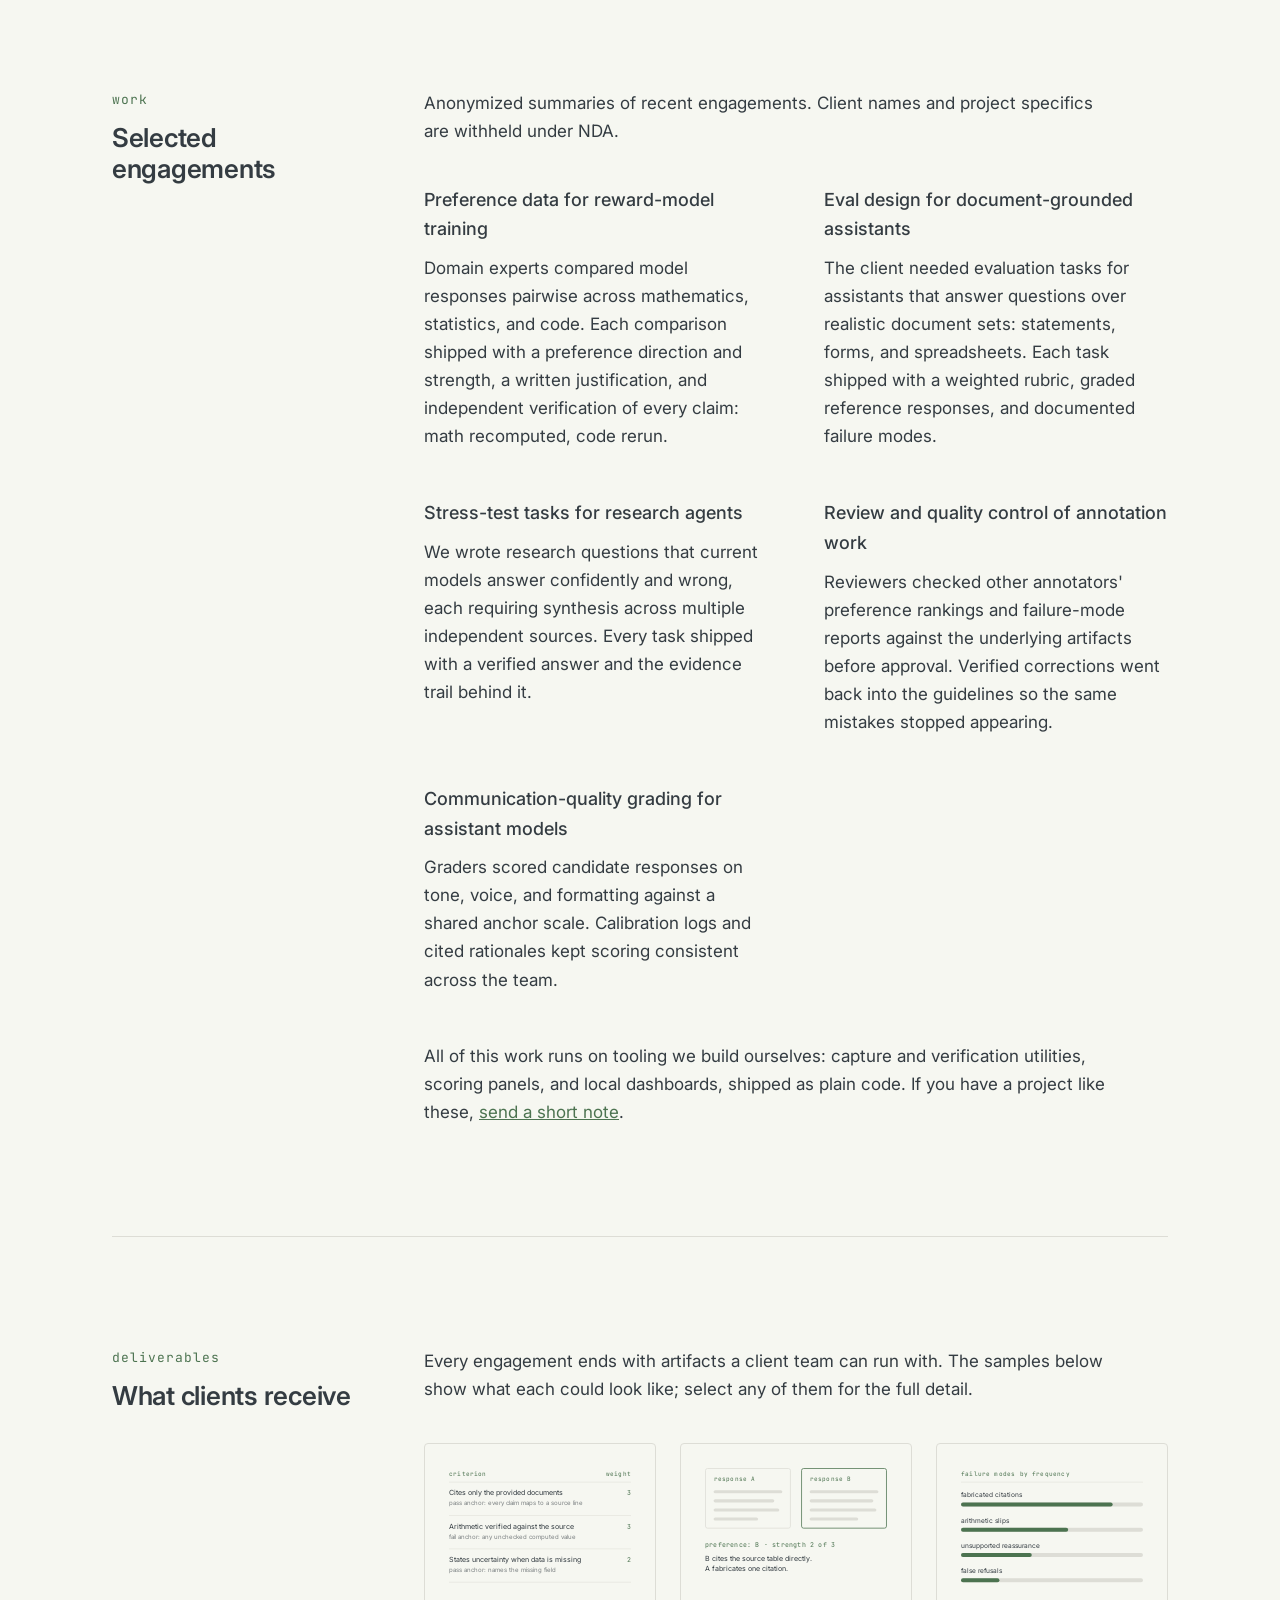
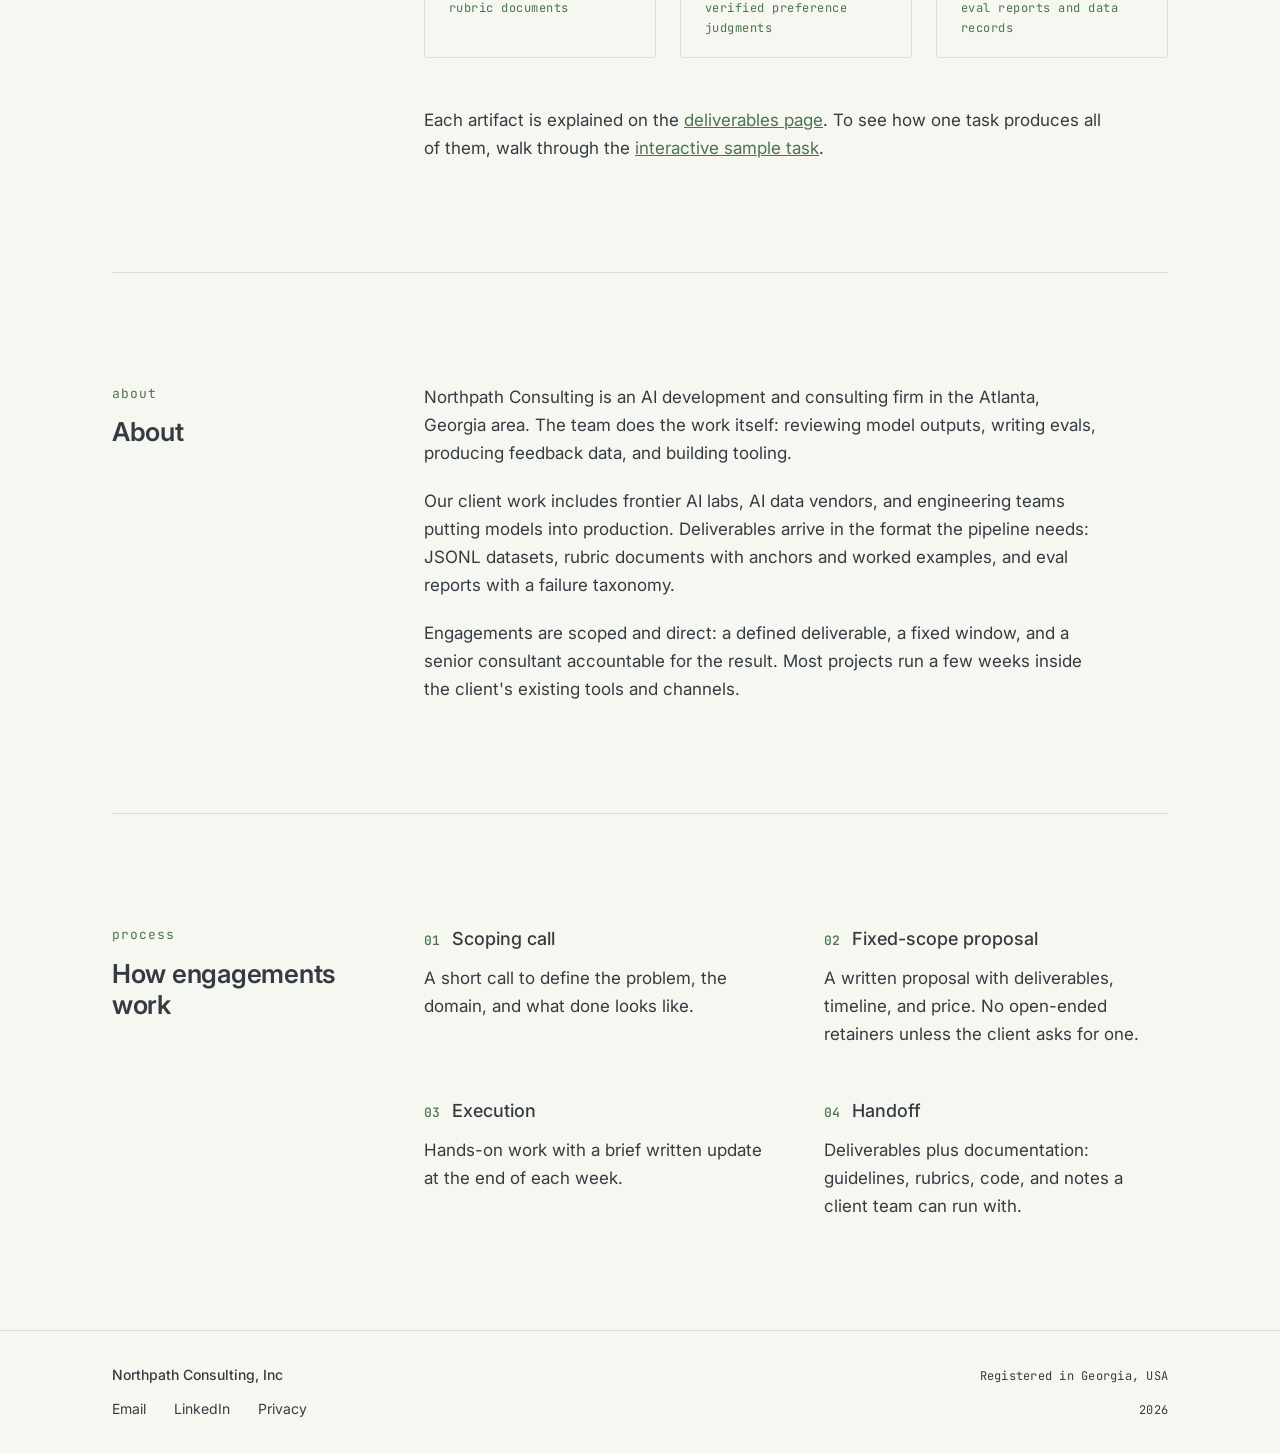
==== commit eb9d68b2: "Add tabbed deliverables page and slim the home section to clickable cards deliverables.html shows th" ====
--- a/index.html
+++ b/index.html
@@ -154,86 +154,75 @@
       <h2 id="deliverables-heading">What clients receive</h2>
     </div>
     <div class="section-body">
-      <div class="deliverable">
-        <div class="deliverable-text">
-          <h3>A rubric raters apply the same way</h3>
-          <p>Every evaluation engagement ships a rubric document: weighted criteria, pass and fail anchors, and worked examples pulled from adjudicated cases. Two raters applying it independently should land on the same score, and we measure whether they do.</p>
-        </div>
-        <figure class="artifact">
-          <svg viewBox="0 0 360 232" role="img" aria-label="Illustrative rubric excerpt showing three weighted criteria with pass and fail anchors">
-            <text x="0" y="16" class="svg-mono" font-size="12">criterion</text>
-            <text x="360" y="16" text-anchor="end" class="svg-mono" font-size="12">weight</text>
-            <line x1="0" y1="28" x2="360" y2="28" class="svg-hairline"/>
-            <text x="0" y="54" class="svg-ink" font-size="14">Cites only the provided documents</text>
-            <text x="0" y="74" class="svg-ink svg-dim" font-size="12">pass anchor: every claim maps to a source line</text>
-            <text x="360" y="54" text-anchor="end" class="svg-mono" font-size="13">3</text>
-            <line x1="0" y1="94" x2="360" y2="94" class="svg-hairline"/>
-            <text x="0" y="120" class="svg-ink" font-size="14">Arithmetic verified against the source</text>
-            <text x="0" y="140" class="svg-ink svg-dim" font-size="12">fail anchor: any unchecked computed value</text>
-            <text x="360" y="120" text-anchor="end" class="svg-mono" font-size="13">3</text>
-            <line x1="0" y1="160" x2="360" y2="160" class="svg-hairline"/>
-            <text x="0" y="186" class="svg-ink" font-size="14">States uncertainty when data is missing</text>
-            <text x="0" y="206" class="svg-ink svg-dim" font-size="12">pass anchor: names the missing field</text>
-            <text x="360" y="186" text-anchor="end" class="svg-mono" font-size="13">2</text>
-            <line x1="0" y1="226" x2="360" y2="226" class="svg-hairline"/>
-          </svg>
-          <figcaption>illustrative rubric excerpt</figcaption>
-        </figure>
+      <p class="body-intro">Every engagement ends with artifacts a client team can run with. The samples below show what each could look like; select any of them for the full detail.</p>
+      <div class="figure-row">
+        <a class="artifact-link" href="deliverables.html">
+          <figure class="artifact">
+            <svg viewBox="0 0 360 232" role="img" aria-label="Illustrative rubric excerpt showing three weighted criteria with pass and fail anchors">
+              <text x="0" y="16" class="svg-mono" font-size="12">criterion</text>
+              <text x="360" y="16" text-anchor="end" class="svg-mono" font-size="12">weight</text>
+              <line x1="0" y1="28" x2="360" y2="28" class="svg-hairline"/>
+              <text x="0" y="54" class="svg-ink" font-size="14">Cites only the provided documents</text>
+              <text x="0" y="74" class="svg-ink svg-dim" font-size="12">pass anchor: every claim maps to a source line</text>
+              <text x="360" y="54" text-anchor="end" class="svg-mono" font-size="13">3</text>
+              <line x1="0" y1="94" x2="360" y2="94" class="svg-hairline"/>
+              <text x="0" y="120" class="svg-ink" font-size="14">Arithmetic verified against the source</text>
+              <text x="0" y="140" class="svg-ink svg-dim" font-size="12">fail anchor: any unchecked computed value</text>
+              <text x="360" y="120" text-anchor="end" class="svg-mono" font-size="13">3</text>
+              <line x1="0" y1="160" x2="360" y2="160" class="svg-hairline"/>
+              <text x="0" y="186" class="svg-ink" font-size="14">States uncertainty when data is missing</text>
+              <text x="0" y="206" class="svg-ink svg-dim" font-size="12">pass anchor: names the missing field</text>
+              <text x="360" y="186" text-anchor="end" class="svg-mono" font-size="13">2</text>
+              <line x1="0" y1="226" x2="360" y2="226" class="svg-hairline"/>
+            </svg>
+            <figcaption>rubric documents</figcaption>
+          </figure>
+        </a>
+        <a class="artifact-link" href="deliverables.html">
+          <figure class="artifact">
+            <svg viewBox="0 0 360 232" role="img" aria-label="Illustrative pairwise preference judgment: response B preferred over response A with a written justification">
+              <rect x="1" y="1" width="168" height="118" rx="4" class="svg-card"/>
+              <rect x="191" y="1" width="168" height="118" rx="4" class="svg-card svg-card-chosen"/>
+              <text x="17" y="26" class="svg-mono" font-size="12">response A</text>
+              <text x="207" y="26" class="svg-mono" font-size="12">response B</text>
+              <rect x="17" y="44" width="136" height="6" rx="3" class="svg-bar-track"/>
+              <rect x="17" y="62" width="120" height="6" rx="3" class="svg-bar-track"/>
+              <rect x="17" y="80" width="130" height="6" rx="3" class="svg-bar-track"/>
+              <rect x="17" y="98" width="88" height="6" rx="3" class="svg-bar-track"/>
+              <rect x="207" y="44" width="136" height="6" rx="3" class="svg-bar-track"/>
+              <rect x="207" y="62" width="126" height="6" rx="3" class="svg-bar-track"/>
+              <rect x="207" y="80" width="132" height="6" rx="3" class="svg-bar-track"/>
+              <rect x="207" y="98" width="96" height="6" rx="3" class="svg-bar-track"/>
+              <text x="0" y="156" class="svg-mono" font-size="13">preference: B &middot; strength 2 of 3</text>
+              <text x="0" y="184" class="svg-ink" font-size="14">B cites the source table directly.</text>
+              <text x="0" y="204" class="svg-ink" font-size="14">A fabricates one citation.</text>
+            </svg>
+            <figcaption>verified preference judgments</figcaption>
+          </figure>
+        </a>
+        <a class="artifact-link" href="deliverables.html">
+          <figure class="artifact">
+            <svg viewBox="0 0 360 232" role="img" aria-label="Illustrative failure-mode summary from an eval report showing relative frequency bars for four failure modes">
+              <text x="0" y="16" class="svg-mono" font-size="12">failure modes by frequency</text>
+              <line x1="0" y1="28" x2="360" y2="28" class="svg-hairline"/>
+              <text x="0" y="58" class="svg-ink" font-size="13">fabricated citations</text>
+              <rect x="0" y="68" width="360" height="8" rx="4" class="svg-bar-track"/>
+              <rect x="0" y="68" width="300" height="8" rx="4" class="svg-bar-fill"/>
+              <text x="0" y="108" class="svg-ink" font-size="13">arithmetic slips</text>
+              <rect x="0" y="118" width="360" height="8" rx="4" class="svg-bar-track"/>
+              <rect x="0" y="118" width="212" height="8" rx="4" class="svg-bar-fill"/>
+              <text x="0" y="158" class="svg-ink" font-size="13">unsupported reassurance</text>
+              <rect x="0" y="168" width="360" height="8" rx="4" class="svg-bar-track"/>
+              <rect x="0" y="168" width="140" height="8" rx="4" class="svg-bar-fill"/>
+              <text x="0" y="208" class="svg-ink" font-size="13">false refusals</text>
+              <rect x="0" y="218" width="360" height="8" rx="4" class="svg-bar-track"/>
+              <rect x="0" y="218" width="76" height="8" rx="4" class="svg-bar-fill"/>
+            </svg>
+            <figcaption>eval reports and data records</figcaption>
+          </figure>
+        </a>
       </div>
-
-      <div class="deliverable">
-        <div class="deliverable-text">
-          <h3>Preference data with verified justifications</h3>
-          <p>Each pairwise comparison records a direction, a strength, and a written justification tied to specific lines in the responses. Claims are verified before the judgment ships: math recomputed, code rerun, citations checked against the source.</p>
-        </div>
-        <figure class="artifact">
-          <svg viewBox="0 0 360 232" role="img" aria-label="Illustrative pairwise preference judgment: response B preferred over response A with a written justification">
-            <rect x="1" y="1" width="168" height="118" rx="4" class="svg-card"/>
-            <rect x="191" y="1" width="168" height="118" rx="4" class="svg-card svg-card-chosen"/>
-            <text x="17" y="26" class="svg-mono" font-size="12">response A</text>
-            <text x="207" y="26" class="svg-mono" font-size="12">response B</text>
-            <rect x="17" y="44" width="136" height="6" rx="3" class="svg-bar-track"/>
-            <rect x="17" y="62" width="120" height="6" rx="3" class="svg-bar-track"/>
-            <rect x="17" y="80" width="130" height="6" rx="3" class="svg-bar-track"/>
-            <rect x="17" y="98" width="88" height="6" rx="3" class="svg-bar-track"/>
-            <rect x="207" y="44" width="136" height="6" rx="3" class="svg-bar-track"/>
-            <rect x="207" y="62" width="126" height="6" rx="3" class="svg-bar-track"/>
-            <rect x="207" y="80" width="132" height="6" rx="3" class="svg-bar-track"/>
-            <rect x="207" y="98" width="96" height="6" rx="3" class="svg-bar-track"/>
-            <text x="0" y="156" class="svg-mono" font-size="13">preference: B &middot; strength 2 of 3</text>
-            <text x="0" y="184" class="svg-ink" font-size="14">B cites the source table directly.</text>
-            <text x="0" y="204" class="svg-ink" font-size="14">A fabricates one citation.</text>
-          </svg>
-          <figcaption>illustrative pairwise judgment</figcaption>
-        </figure>
-      </div>
-
-      <div class="deliverable">
-        <div class="deliverable-text">
-          <h3>Eval reports built on a failure taxonomy</h3>
-          <p>Reports do not stop at scores. Findings are grouped into a failure taxonomy with reproducible examples, so an engineering team knows what to fix first and a data team knows what to collect next.</p>
-        </div>
-        <figure class="artifact">
-          <svg viewBox="0 0 360 232" role="img" aria-label="Illustrative failure-mode summary from an eval report showing relative frequency bars for four failure modes">
-            <text x="0" y="16" class="svg-mono" font-size="12">failure modes by frequency</text>
-            <line x1="0" y1="28" x2="360" y2="28" class="svg-hairline"/>
-            <text x="0" y="58" class="svg-ink" font-size="13">fabricated citations</text>
-            <rect x="0" y="68" width="360" height="8" rx="4" class="svg-bar-track"/>
-            <rect x="0" y="68" width="300" height="8" rx="4" class="svg-bar-fill"/>
-            <text x="0" y="108" class="svg-ink" font-size="13">arithmetic slips</text>
-            <rect x="0" y="118" width="360" height="8" rx="4" class="svg-bar-track"/>
-            <rect x="0" y="118" width="212" height="8" rx="4" class="svg-bar-fill"/>
-            <text x="0" y="158" class="svg-ink" font-size="13">unsupported reassurance</text>
-            <rect x="0" y="168" width="360" height="8" rx="4" class="svg-bar-track"/>
-            <rect x="0" y="168" width="140" height="8" rx="4" class="svg-bar-fill"/>
-            <text x="0" y="208" class="svg-ink" font-size="13">false refusals</text>
-            <rect x="0" y="218" width="360" height="8" rx="4" class="svg-bar-track"/>
-            <rect x="0" y="218" width="76" height="8" rx="4" class="svg-bar-fill"/>
-          </svg>
-          <figcaption>illustrative failure-mode summary</figcaption>
-        </figure>
-      </div>
-      <p class="work-coda">To see how one task comes together, walk through the <a href="sample-task.html">interactive sample task</a>.</p>
+      <p class="work-coda">Each artifact is explained on the <a href="deliverables.html">deliverables page</a>. To see how one task produces all of them, walk through the <a href="sample-task.html">interactive sample task</a>.</p>
     </div>
   </section>
 
--- a/styles.css
+++ b/styles.css
@@ -388,16 +388,46 @@
   padding-top: 0;
 }
 
+.figure-row {
+  display: grid;
+  grid-template-columns: repeat(3, minmax(0, 1fr));
+  gap: 24px;
+}
+
+.artifact-link {
+  display: block;
+  text-decoration: none;
+  color: inherit;
+}
+
+.artifact-link .artifact {
+  height: 100%;
+}
+
+.artifact-link:hover .artifact {
+  border-color: var(--accent);
+}
+
+.artifact-link:hover figcaption {
+  text-decoration: underline;
+  text-underline-offset: 4px;
+}
+
+.deliverable-text h2,
 .deliverable-text h3 {
-  font-size: 1.25rem;
+  font-size: 1.375rem;
   font-weight: 600;
   line-height: 1.25;
   letter-spacing: -0.01em;
-  margin: 0 0 12px;
+  margin: 0 0 14px;
 }
 
 .deliverable-text p {
-  margin: 0;
+  margin: 0 0 16px;
+}
+
+.deliverable-text p:last-child {
+  margin-bottom: 0;
 }
 
 .artifact {
@@ -467,6 +497,11 @@
   }
 
   .deliverable .artifact {
+    max-width: 440px;
+  }
+
+  .figure-row {
+    grid-template-columns: 1fr;
     max-width: 440px;
   }
 }
@@ -674,12 +709,56 @@
 }
 
 .step-btn:hover,
-.step-btn[aria-current="step"] {
+.step-btn[aria-current="step"],
+.step-btn[aria-selected="true"] {
   border-color: var(--accent);
 }
 
-.step-btn[aria-current="step"] {
-  color: var(--accent);
+.step-btn[aria-current="step"],
+.step-btn[aria-selected="true"] {
+  color: var(--accent);
+}
+
+.js-tabs .tab-panel {
+  display: none;
+}
+
+.js-tabs .tab-panel.active {
+  display: block;
+}
+
+.tab-panel .deliverable {
+  border-top: 0;
+  padding-top: 8px;
+}
+
+.record-block {
+  margin: 0;
+}
+
+.record-legend {
+  margin: 0 0 16px;
+}
+
+.record-legend div {
+  padding: 10px 0;
+  border-top: 1px solid var(--hairline);
+}
+
+.record-legend div:last-child {
+  border-bottom: 1px solid var(--hairline);
+}
+
+.record-legend dt {
+  font-family: var(--font-mono);
+  font-size: 0.8125rem;
+  letter-spacing: 0.03em;
+  color: var(--accent);
+}
+
+.record-legend dd {
+  margin: 2px 0 0;
+  font-size: 0.9375rem;
 }
 
 .task-step {
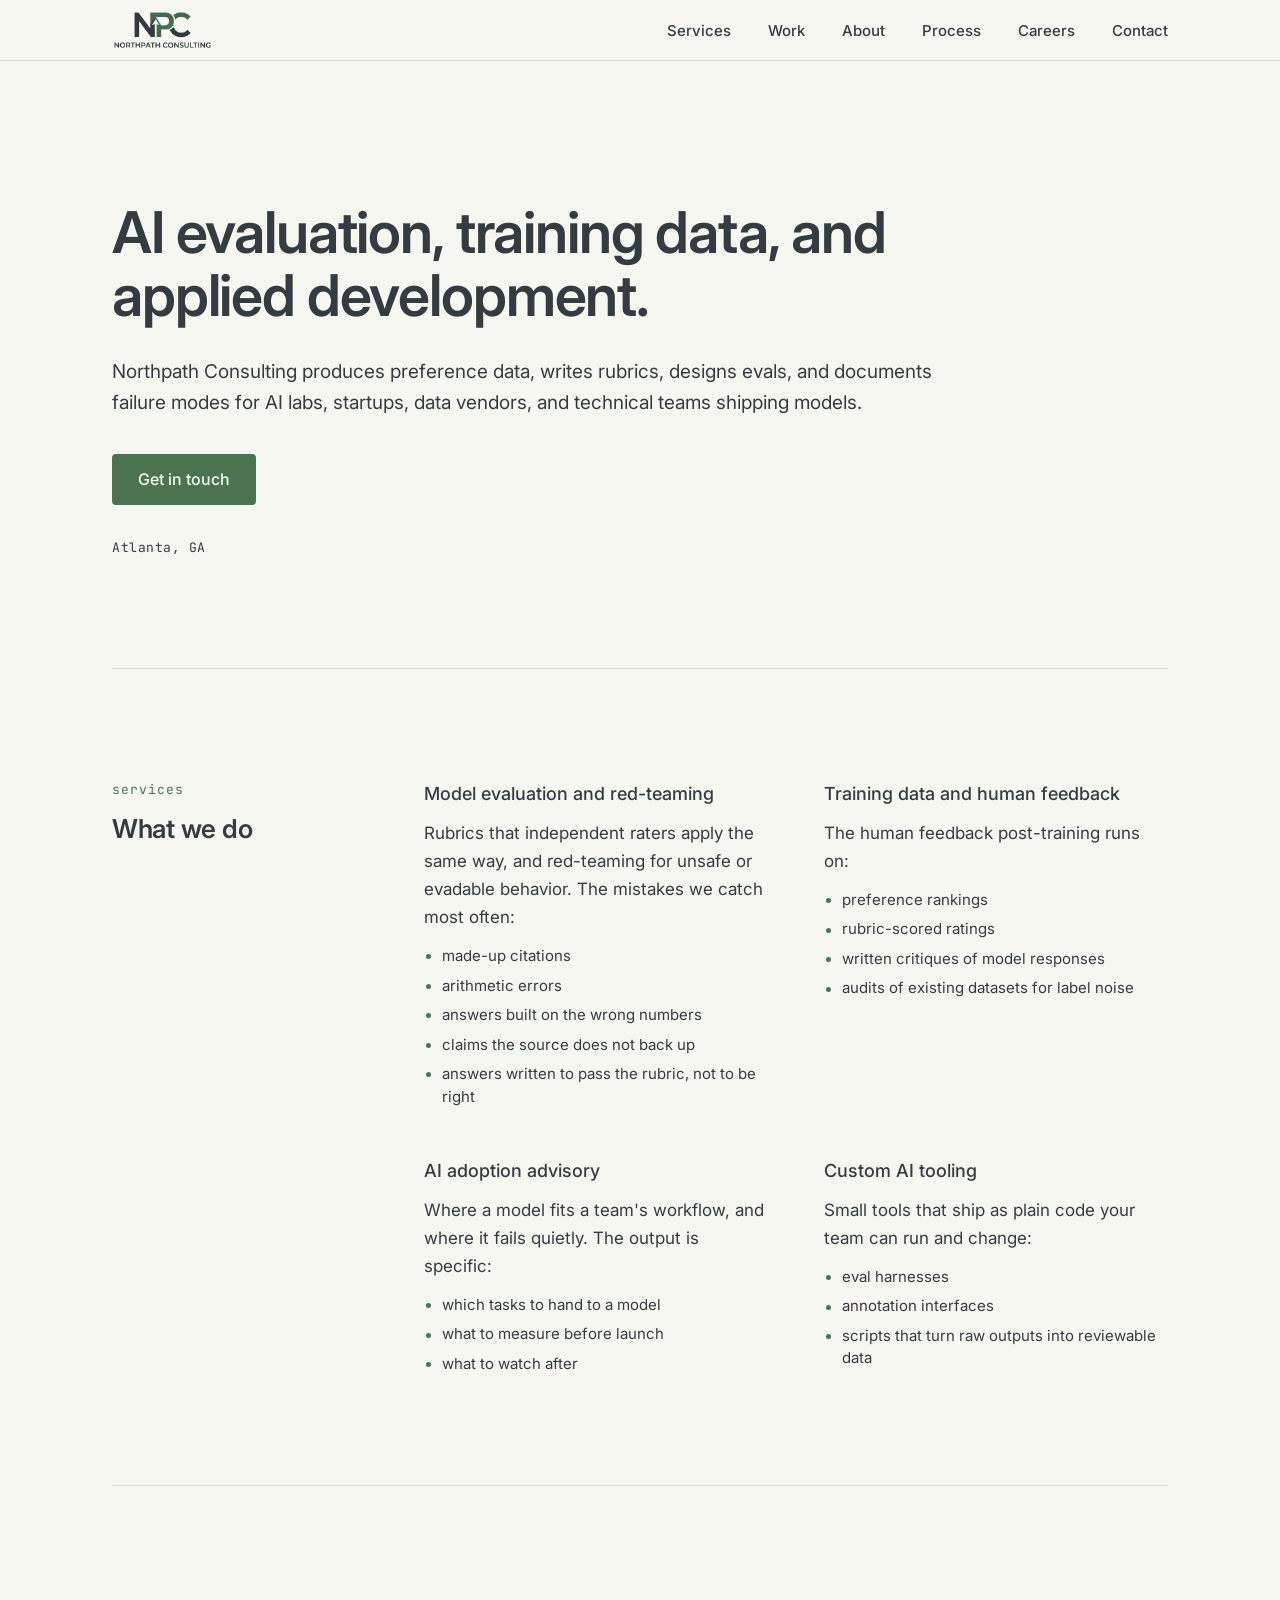
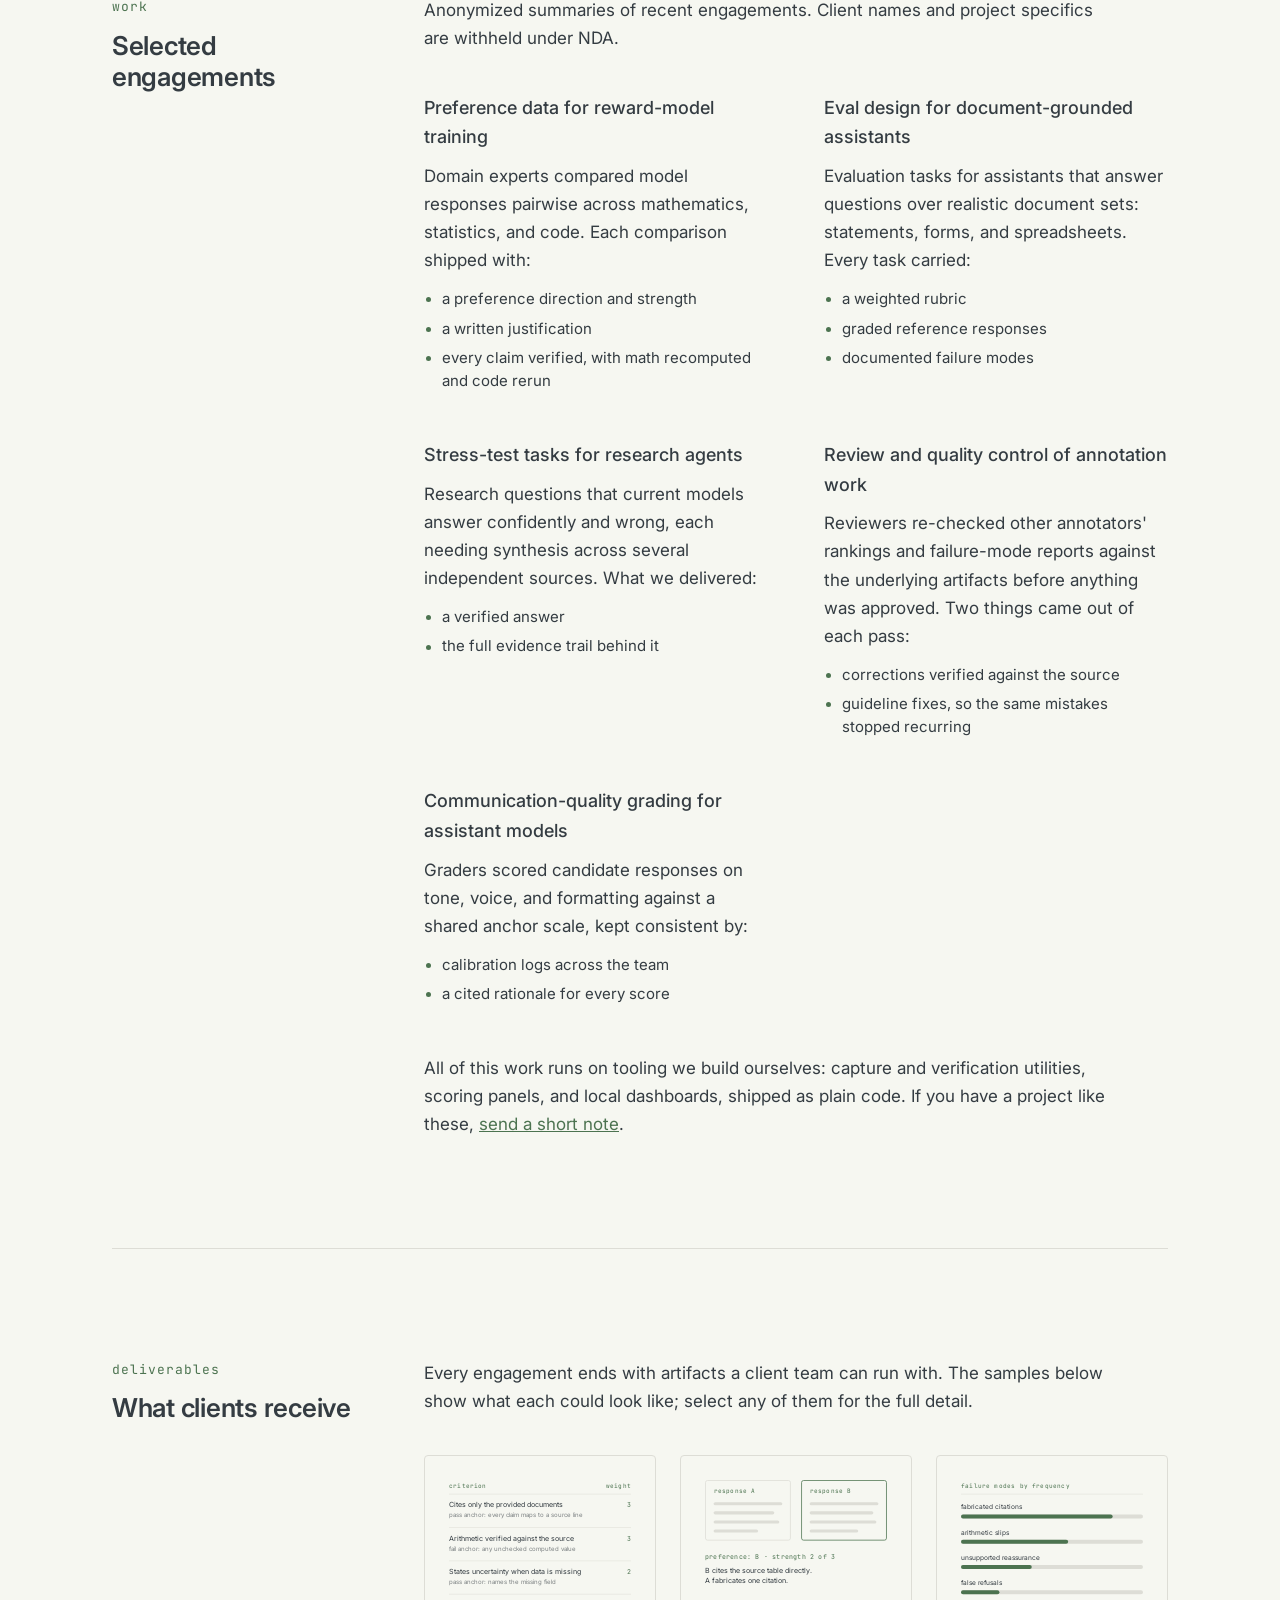
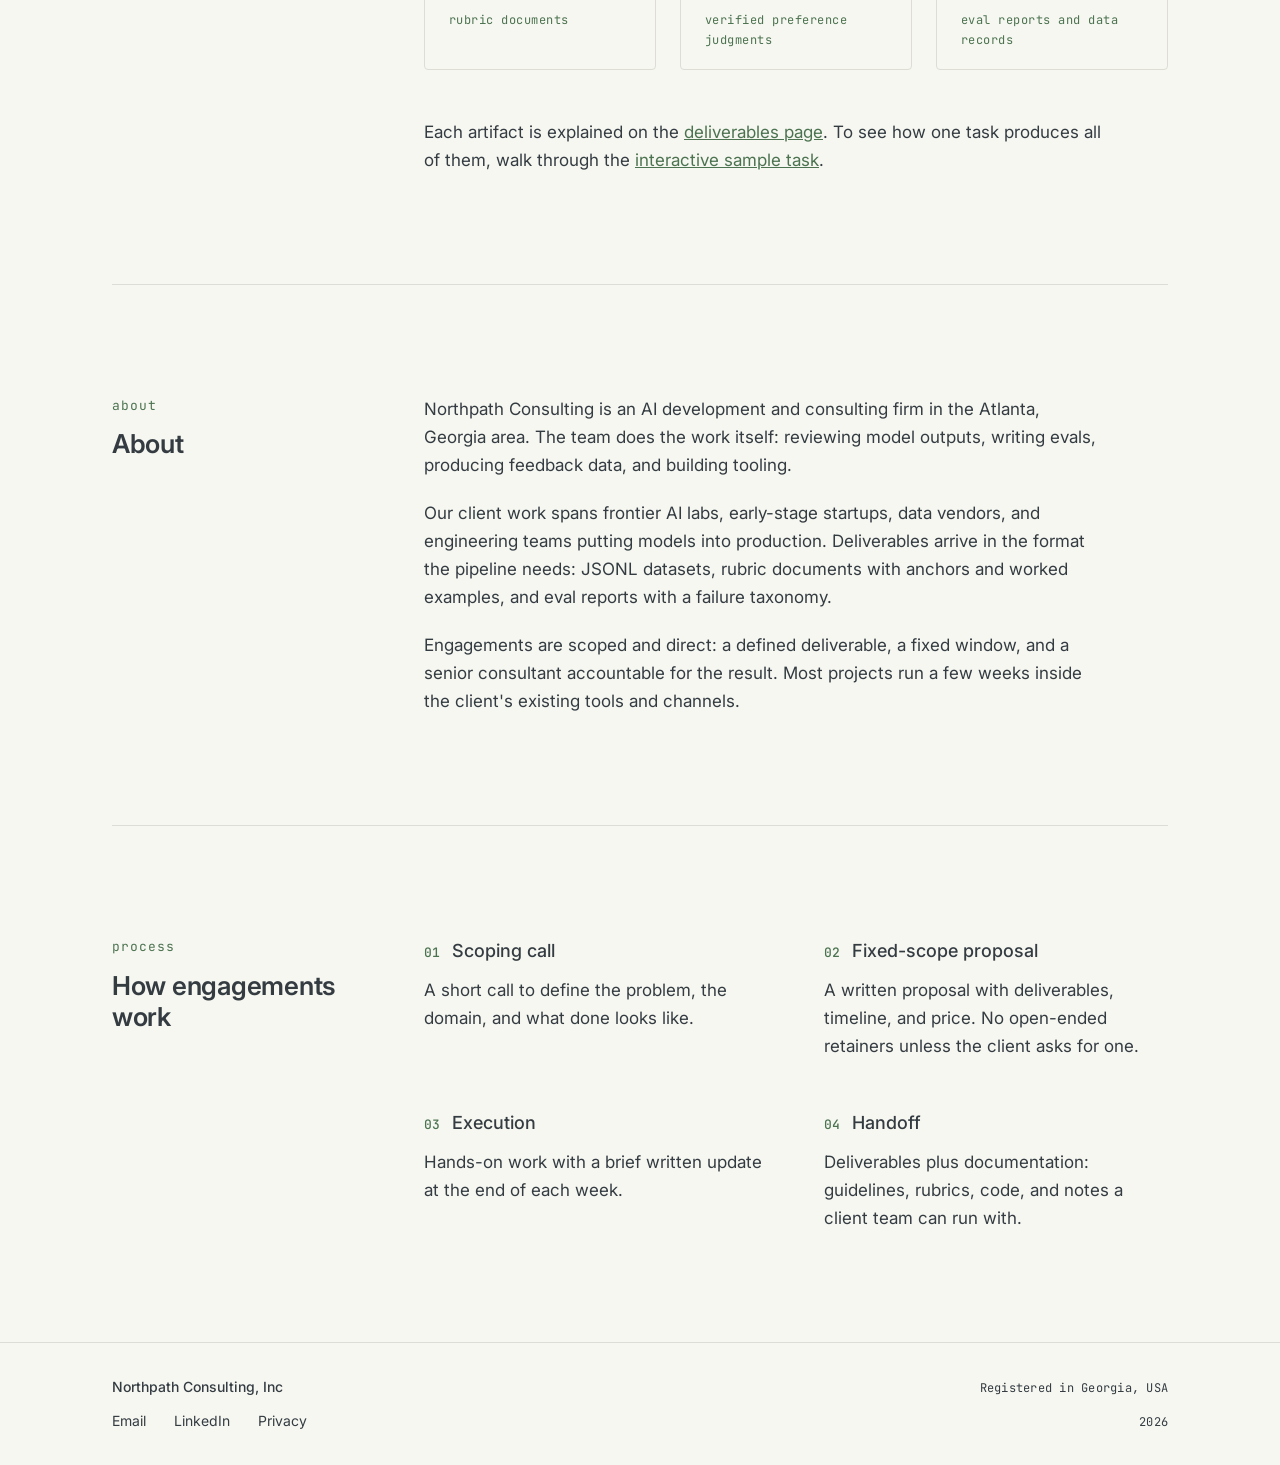
==== commit 007d1ebc: "Make services and work scannable; widen audience copy Rework the "What we do" and "Selected engageme" ====
--- a/index.html
+++ b/index.html
@@ -4,7 +4,7 @@
   <meta charset="utf-8">
   <meta name="viewport" content="width=device-width, initial-scale=1">
   <title>Northpath Consulting | AI evaluation, training data, and applied development</title>
-  <meta name="description" content="Northpath Consulting is an AI development and consulting firm in the Atlanta, GA area. Model evaluation and red-teaming, human feedback and training data, adoption advisory, and custom AI tooling for AI labs and technical teams.">
+  <meta name="description" content="Northpath Consulting is an AI development and consulting firm in the Atlanta, GA area. Model evaluation and red-teaming, human feedback and training data, adoption advisory, and custom AI tooling for AI labs, startups, and technical teams.">
   <meta name="theme-color" content="#F6F7F1">
 
   <!-- NOTE: update the canonical and og:url/og:image URLs if the site is served
@@ -82,7 +82,7 @@
   <section class="hero" aria-label="Introduction">
     <div class="hero-inner">
       <h1>AI evaluation, training data, and applied development.</h1>
-      <p class="hero-sub">Northpath Consulting produces preference data, writes rubrics, designs evals, and documents failure modes for AI labs, data vendors, and technical teams shipping models.</p>
+      <p class="hero-sub">Northpath Consulting produces preference data, writes rubrics, designs evals, and documents failure modes for AI labs, startups, data vendors, and technical teams shipping models.</p>
       <p><a class="button" href="contact.html">Get in touch</a></p>
       <p class="meta">Atlanta, GA</p>
     </div>
@@ -97,19 +97,46 @@
       <dl class="entry-list">
         <div class="entry">
           <dt>Model evaluation and red-teaming</dt>
-          <dd>We review model outputs against explicit criteria and design rubrics that independent raters apply consistently, with inter-rater agreement measured to prove it. Red-team engagements target specific risks: unsafe completions, jailbreaks, prompt injection through tool results and retrieved context, and gaps between the intended policy and the model's actual behavior. The failure modes we document most: fabricated citations, arithmetic slips, answers computed on the wrong basis, reassurance the source does not support, and rubric gaming.</dd>
+          <dd>Rubrics that independent raters apply the same way, and red-teaming for unsafe or evadable behavior. The mistakes we catch most often:
+            <ul class="entry-points">
+              <li>made-up citations</li>
+              <li>arithmetic errors</li>
+              <li>answers built on the wrong numbers</li>
+              <li>claims the source does not back up</li>
+              <li>answers written to pass the rubric, not to be right</li>
+            </ul>
+          </dd>
         </div>
         <div class="entry">
           <dt>Training data and human feedback</dt>
-          <dd>Human feedback data for post-training is our core production work: preference rankings, rubric-scored ratings, and written critiques of model responses. We also audit existing datasets for label noise and inconsistent guidelines, then fix the guidelines rather than the symptoms. Ambiguous items go to adjudication, and resolved cases become worked examples in the next revision.</dd>
+          <dd>The human feedback post-training runs on:
+            <ul class="entry-points">
+              <li>preference rankings</li>
+              <li>rubric-scored ratings</li>
+              <li>written critiques of model responses</li>
+              <li>audits of existing datasets for label noise</li>
+            </ul>
+          </dd>
         </div>
         <div class="entry">
           <dt>AI adoption advisory</dt>
-          <dd>For teams adopting AI, we scope where a model actually fits the workflow and where it will fail quietly. The output is specific: which tasks to hand to a model, what to measure before launch, and what to watch after.</dd>
+          <dd>Where a model fits a team's workflow, and where it fails quietly. The output is specific:
+            <ul class="entry-points">
+              <li>which tasks to hand to a model</li>
+              <li>what to measure before launch</li>
+              <li>what to watch after</li>
+            </ul>
+          </dd>
         </div>
         <div class="entry">
           <dt>Custom AI tooling</dt>
-          <dd>Small, focused tools are part of most engagements: eval harnesses, annotation interfaces, and scripts that turn raw outputs into reviewable data. Everything ships as plain code your team can read, run, and change.</dd>
+          <dd>Small tools that ship as plain code your team can run and change:
+            <ul class="entry-points">
+              <li>eval harnesses</li>
+              <li>annotation interfaces</li>
+              <li>scripts that turn raw outputs into reviewable data</li>
+            </ul>
+          </dd>
         </div>
       </dl>
     </div>
@@ -125,23 +152,50 @@
       <dl class="entry-list">
         <div class="entry">
           <dt>Preference data for reward-model training</dt>
-          <dd>Domain experts compared model responses pairwise across mathematics, statistics, and code. Each comparison shipped with a preference direction and strength, a written justification, and independent verification of every claim: math recomputed, code rerun.</dd>
+          <dd>Domain experts compared model responses pairwise across mathematics, statistics, and code. Each comparison shipped with:
+            <ul class="entry-points">
+              <li>a preference direction and strength</li>
+              <li>a written justification</li>
+              <li>every claim verified, with math recomputed and code rerun</li>
+            </ul>
+          </dd>
         </div>
         <div class="entry">
           <dt>Eval design for document-grounded assistants</dt>
-          <dd>The client needed evaluation tasks for assistants that answer questions over realistic document sets: statements, forms, and spreadsheets. Each task shipped with a weighted rubric, graded reference responses, and documented failure modes.</dd>
+          <dd>Evaluation tasks for assistants that answer questions over realistic document sets: statements, forms, and spreadsheets. Every task carried:
+            <ul class="entry-points">
+              <li>a weighted rubric</li>
+              <li>graded reference responses</li>
+              <li>documented failure modes</li>
+            </ul>
+          </dd>
         </div>
         <div class="entry">
           <dt>Stress-test tasks for research agents</dt>
-          <dd>We wrote research questions that current models answer confidently and wrong, each requiring synthesis across multiple independent sources. Every task shipped with a verified answer and the evidence trail behind it.</dd>
+          <dd>Research questions that current models answer confidently and wrong, each needing synthesis across several independent sources. What we delivered:
+            <ul class="entry-points">
+              <li>a verified answer</li>
+              <li>the full evidence trail behind it</li>
+            </ul>
+          </dd>
         </div>
         <div class="entry">
           <dt>Review and quality control of annotation work</dt>
-          <dd>Reviewers checked other annotators' preference rankings and failure-mode reports against the underlying artifacts before approval. Verified corrections went back into the guidelines so the same mistakes stopped appearing.</dd>
+          <dd>Reviewers re-checked other annotators' rankings and failure-mode reports against the underlying artifacts before anything was approved. Two things came out of each pass:
+            <ul class="entry-points">
+              <li>corrections verified against the source</li>
+              <li>guideline fixes, so the same mistakes stopped recurring</li>
+            </ul>
+          </dd>
         </div>
         <div class="entry">
           <dt>Communication-quality grading for assistant models</dt>
-          <dd>Graders scored candidate responses on tone, voice, and formatting against a shared anchor scale. Calibration logs and cited rationales kept scoring consistent across the team.</dd>
+          <dd>Graders scored candidate responses on tone, voice, and formatting against a shared anchor scale, kept consistent by:
+            <ul class="entry-points">
+              <li>calibration logs across the team</li>
+              <li>a cited rationale for every score</li>
+            </ul>
+          </dd>
         </div>
       </dl>
       <p class="work-coda">All of this work runs on tooling we build ourselves: capture and verification utilities, scoring panels, and local dashboards, shipped as plain code. If you have a project like these, <a href="contact.html">send a short note</a>.</p>
@@ -233,7 +287,7 @@
     </div>
     <div class="section-body">
       <p>Northpath Consulting is an AI development and consulting firm in the Atlanta, Georgia area. The team does the work itself: reviewing model outputs, writing evals, producing feedback data, and building tooling.</p>
-      <p>Our client work includes frontier AI labs, AI data vendors, and engineering teams putting models into production. Deliverables arrive in the format the pipeline needs: JSONL datasets, rubric documents with anchors and worked examples, and eval reports with a failure taxonomy.</p>
+      <p>Our client work spans frontier AI labs, early-stage startups, data vendors, and engineering teams putting models into production. Deliverables arrive in the format the pipeline needs: JSONL datasets, rubric documents with anchors and worked examples, and eval reports with a failure taxonomy.</p>
       <p>Engagements are scoped and direct: a defined deliverable, a fixed window, and a senior consultant accountable for the result. Most projects run a few weeks inside the client's existing tools and channels.</p>
       <!-- TODO: add team background here (prior roles, projects, credentials) -->
     </div>
--- a/styles.css
+++ b/styles.css
@@ -283,6 +283,34 @@
   margin: 10px 0 0;
 }
 
+.entry-points {
+  list-style: none;
+  margin: 14px 0 0;
+  padding: 0;
+}
+
+.entry-points li {
+  position: relative;
+  padding-left: 18px;
+  font-size: 0.9375rem;
+  line-height: 1.5;
+}
+
+.entry-points li + li {
+  margin-top: 7px;
+}
+
+.entry-points li::before {
+  content: "";
+  position: absolute;
+  left: 2px;
+  top: 0.62em;
+  width: 5px;
+  height: 5px;
+  border-radius: 50%;
+  background: var(--accent);
+}
+
 /* ---------- careers ---------- */
 
 .role {
